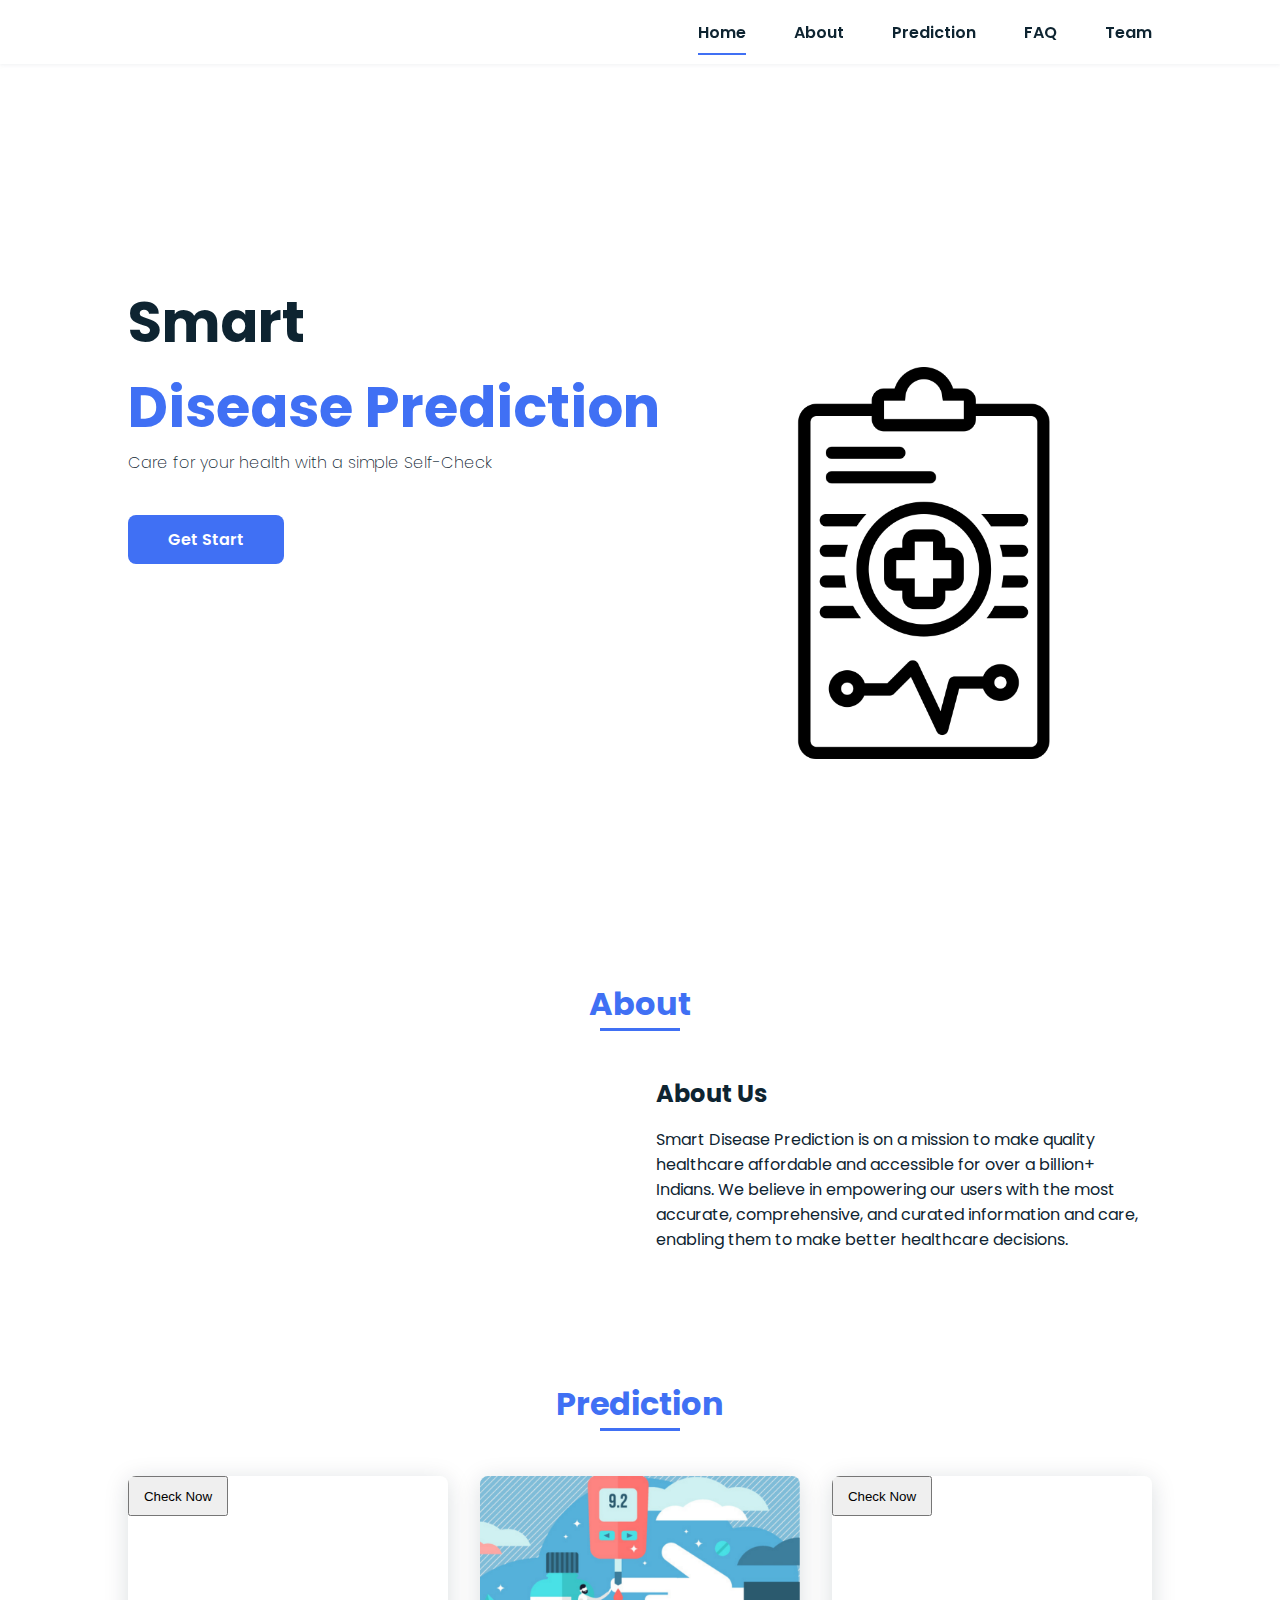
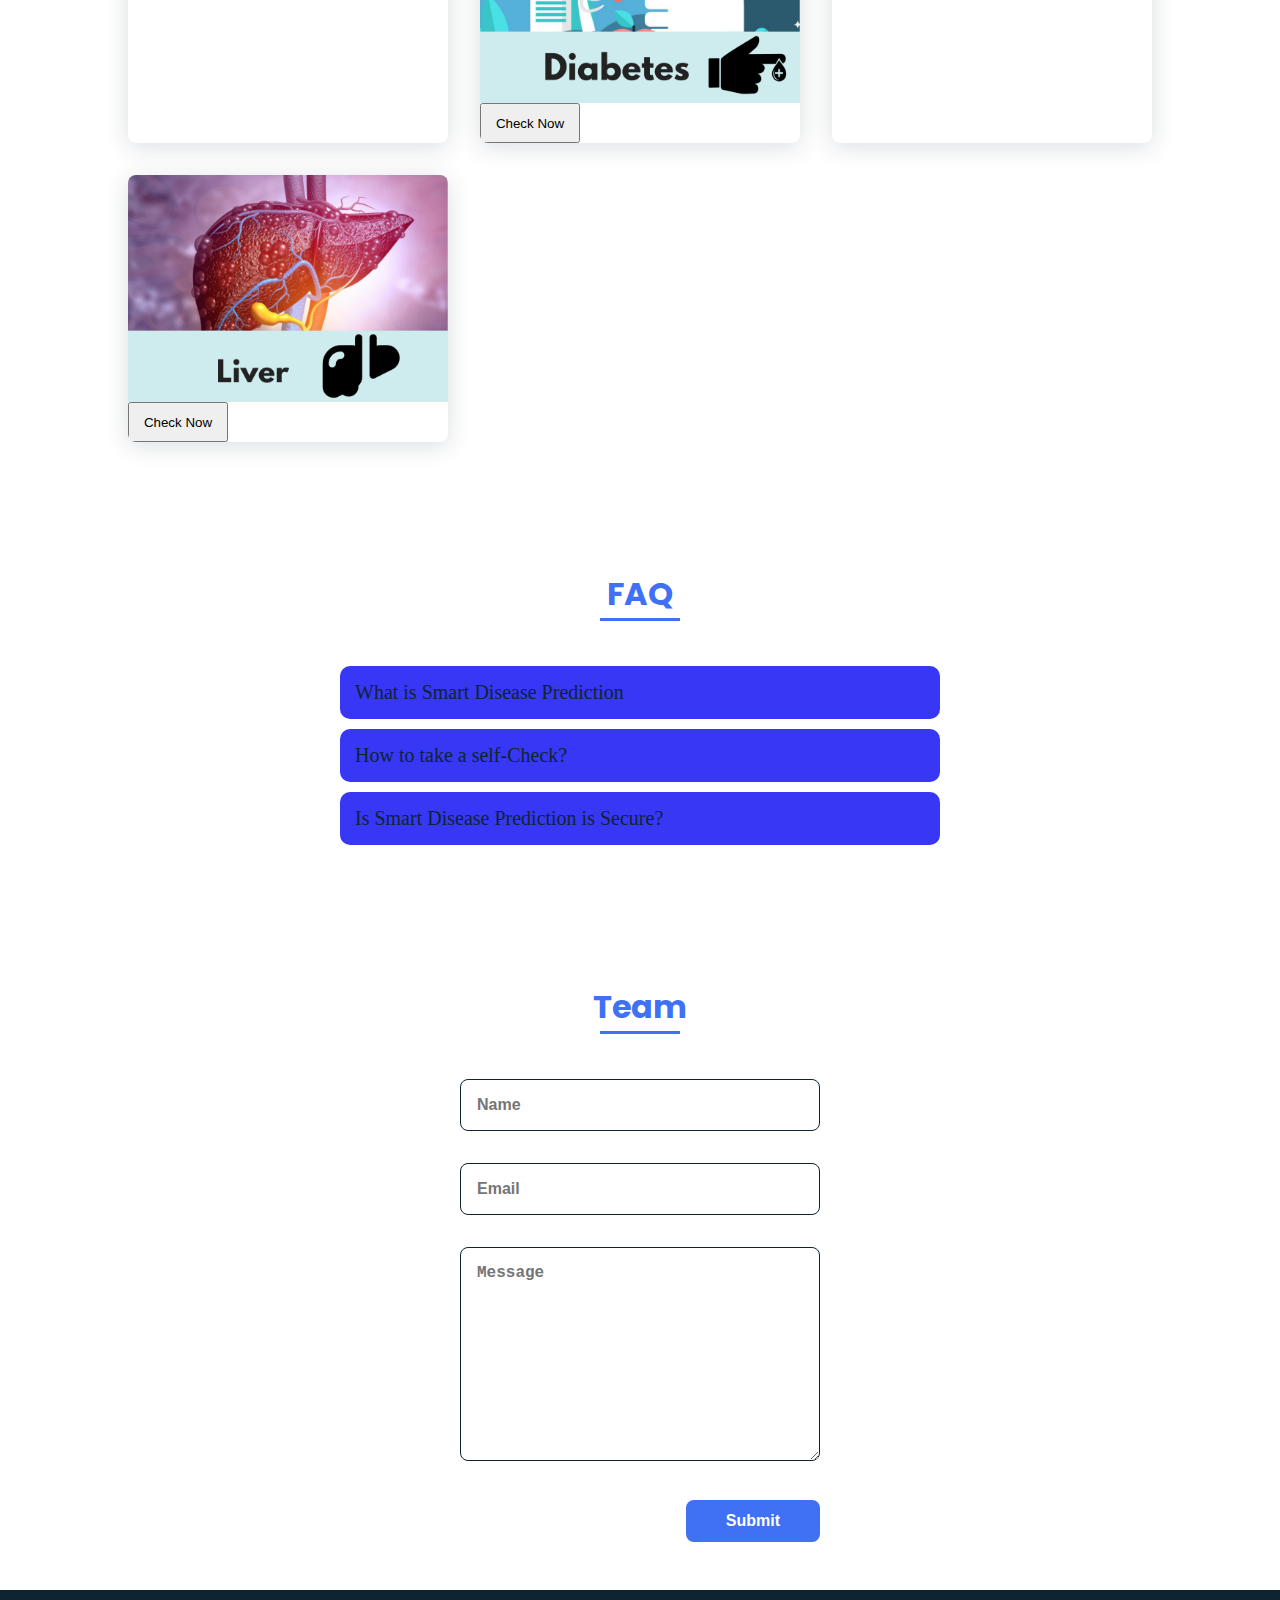
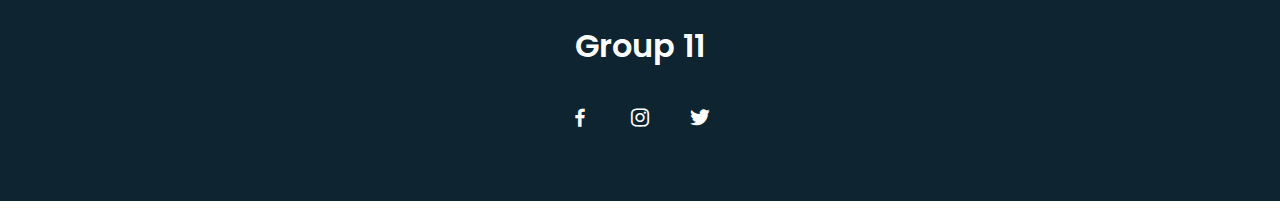
==== index.html @ 75cbab38 "first commit" ====
<!DOCTYPE html>
<html lang="en">
  <head>
    <meta charset="UTF-8" />
    <meta name="viewport" content="width=device-width, initial-scale=1.0" />

    <link rel="stylesheet" href="assets/css/styles.css" />

    <!-- =====BOX ICONS===== -->
    <link
      href="https://cdn.jsdelivr.net/npm/boxicons@2.0.5/css/boxicons.min.css"
      rel="stylesheet"
    />
    <script
      src="https://kit.fontawesome.com/516d47c674.js"
      crossorigin="anonymous"
    ></script>

    <title>Portfolio website complete</title>
  </head>

  <body>
    <!--===== HEADER =====-->
    <header class="l-header">
      <nav class="nav bd-grid">
        <div>
          <a href="#" class="nav__logo"><i class="fas fa-user-md"></i></a>
        </div>

        <div class="nav__menu" id="nav-menu">
          <ul class="nav__list">
            <li class="nav__item">
              <a href="#home" class="nav__link active">Home</a>
            </li>
            <li class="nav__item">
              <a href="#about" class="nav__link">About</a>
            </li>
            <li class="nav__item">
              <a href="#Prediction" class="nav__link">Prediction</a>
            </li>
            <li class="nav__item">
              <a href="#FAQ" class="nav__link">FAQ</a>
            </li>
            <li class="nav__item">
              <a href="#Team" class="nav__link">Team</a>
            </li>
          </ul>
        </div>

        <div class="nav__toggle" id="nav-toggle">
          <i class="bx bx-menu"></i>
        </div>
      </nav>
    </header>

    <main class="l-main">
      <!--===== HOME =====-->
      <section class="home bd-grid" id="home">
        <div class="home__data">
          <h1 class="home__title">
            Smart<br /><span class="home__title-color">Disease Prediction</span
            ><br />
            <p class="slogan">Care for your health with a simple Self-Check</p>
          </h1>

          <a href="#Prediction" class="button">Get Start</a>
        </div>

        <div class="home__social"></div>

        <div class="home__img">
          <img src="assets/img/diagnosis.png" alt="" />
        </div>
      </section>

      <!--===== ABOUT =====-->
      <section class="about section" id="about">
        <h2 class="section-title">About</h2>

        <div class="about__container bd-grid">
          <div class="about__img">
            <i class="fas fa-laptop-medical"></i>
          </div>

          <div>
            <h2 class="about__subtitle">About Us</h2>
            <p class="about__text">
              Smart Disease Prediction is on a mission to make quality
              healthcare affordable and accessible for over a billion+ Indians.
              We believe in empowering our users with the most accurate,
              comprehensive, and curated information and care, enabling them to
              make better healthcare decisions.
            </p>
          </div>
        </div>
      </section>

      <!--===== PREDICTION =====-->
      <section class="work section" id="Prediction">
        <h2 class="section-title">Prediction</h2>

        <div class="work__container bd-grid">
          <div class="work__img">
            <p>
              <img src="assets/img/heart disease.png" alt="" />
              <a href="/Personal portfolio/heart.html"
                ><button
                  style="height: 40px; width: 100px"
                  type="button"
                  class="btn btn-dark link"
                >
                  Check Now
                </button></a
              >
            </p>
          </div>
          <div class="work__img">
            <img src="assets/img/Diabetes.png" alt="" />
            <a href="/Personal portfolio/diabetes.html">
              <button
                style="height: 40px; width: 100px"
                type="button"
                class="btn btn-dark link"
              >
                Check Now
              </button></a
            >
          </div>
          <div class="work__img">
            <img src="assets/img/kidney disease.png" alt="" />
            <a href="/Personal portfolio/kidney.html">
              <button
                style="height: 40px; width: 100px"
                type="button"
                class="btn btn-dark link"
              >
                Check Now
              </button></a
            >
          </div>
          <div class="work__img">
            <img src="assets/img/Liver.png" alt="" />
            <a href="/Personal portfolio/liver.html">
              <button
                style="height: 40px; width: 100px"
                type="button"
                class="btn btn-dark link"
              >
                Check Now
              </button></a
            >
          </div>
        </div>
      </section>
      <!--===== FAQ =====-->
      <section class="skills section" id="FAQ">
        <h2 class="section-title">FAQ</h2>

        <!-- faq question -->
                <div class="layout">
    <div class="accordion">
      <div class="accordion__question">
        <p>What is Smart Disease Prediction</p>
  
      </div>
      <div class="accordion__answer">
        <p>Description</p>
      </div>
    </div>
    <div class="accordion">
      <div class="accordion__question">
        <p>How to take a self-Check?</p>
  
      </div>
      <div class="accordion__answer">
        <p>Click on the Check Now button & fill the require details. Click the Predict button. Find out your risk level with an in-depth report. Follow the advice for improving certain parts of your lifestyle and keep an eye out for the mentioned signs.</p>
      </div>
    </div>
  
    <div class="accordion">
      <div class="accordion__question">
        <p>Is Smart Disease Prediction is Secure?</p>
      </div>
      
  
      <div class="accordion__answer">
        <p>
          Definitely! Smart Disease Prediction Self-Checks are anonymous and reliable. None of your personal data is stored with us. The questions, answers, reports, advice, and signs are all verified by doctors. It’s free and secure for anyone to use.
        </p>
      </div>
    </div>
  </div>
        </div>
      </section>

      <!--===== TEAM =====-->
      <section class="contact section" id="Team">
        <h2 class="section-title">Team</h2>

        <div class="contact__container bd-grid">
          <form action="" class="contact__form">
            <input type="text" placeholder="Name" class="contact__input" />
            <input type="mail" placeholder="Email" class="contact__input" />
            <textarea
              name=""
              placeholder="Message"
              id=""
              cols="0"
              rows="10"
              class="contact__input"
            ></textarea>
            <input
              type="button"
              value="Submit"
              class="contact__button button"
            />
          </form>
        </div>
      </section>
    </main>

    <!--===== FOOTER =====-->
    <footer class="footer">
      <p class="footer__title">Group 11</p>
      <div class="footer__social">
        <a
          target="_blank"
          class="footer__icon"
          ><i class="bx bxl-facebook"></i
        ></a>
        <a
          target="_blank"
          class="footer__icon"
          ><i class="bx bxl-instagram"></i
        ></a>
        <a
          target="_blank"
          class="footer__icon"
          ><i class="bx bxl-twitter"></i
        ></a>
      </div>
      <p></p>
    </footer>

    <!--===== SCROLL REVEAL =====-->
    <script src="https://unpkg.com/scrollreveal"></script>

    <!--===== MAIN JS =====-->
    <script src="assets/js/main.js"></script>
  </body>
</html>
---- assets/css/styles.css ----
/*===== GOOGLE FONTS =====*/
@import url("https://fonts.googleapis.com/css2?family=Poppins:wght@400;600;700&display=swap");
/*===== VARIABLES CSS =====*/
:root {
  --header-height: 3rem;
  --font-semi: 600;
}

/*===== Colores =====*/
:root {
  --first-color: #4070f4;
  --second-color: #0e2431;
}

/*===== Fuente y tipografia =====*/
:root {
  --body-font: "Poppins", sans-serif;
  --big-font-size: 2rem;
  --h2-font-size: 1.25rem;
  --normal-font-size: 0.938rem;
}
@media screen and (min-width: 768px) {
  :root {
    --big-font-size: 3.5rem;
    --h2-font-size: 2rem;
    --normal-font-size: 1rem;
  }
}

/*===== Margenes =====*/
:root {
  --mb-1: 0.5rem;
  --mb-2: 1rem;
  --mb-3: 1.5rem;
  --mb-4: 2rem;
  --mb-5: 2.5rem;
  --mb-6: 3rem;
}

/*===== z index =====*/
:root {
  --z-back: -10;
  --z-normal: 1;
  --z-tooltip: 10;
  --z-fixed: 100;
}

/*===== BASE =====*/
*,
::before,
::after {
  box-sizing: border-box;
}
html {
  scroll-behavior: smooth;
}
body {
  margin: var(--header-height) 0 0 0;
  font-family: var(--body-font);
  font-size: var(--normal-font-size);
  color: var(--second-color);
}
h1,
h2,
p {
  margin: 0;
}
ul {
  margin: 0;
  padding: 0;
  list-style: none;
}
a {
  text-decoration: none;
}
img {
  max-width: 100%;
  height: auto;
  display: block;
}

/*===== CLASS CSS ===== */
.section-title {
  position: relative;
  font-size: var(--h2-font-size);
  color: var(--first-color);
  margin-top: var(--mb-2);
  margin-bottom: var(--mb-4);
  text-align: center;
}
.section-title::after {
  position: absolute;
  content: "";
  width: 64px;
  height: 0.18rem;
  left: 0;
  right: 0;
  margin: auto;
  top: 2rem;
  background-color: var(--first-color);
}
.section {
  padding-top: 3rem;
  padding-bottom: 2rem;
}

/*===== LAYOUT =====*/
.bd-grid {
  max-width: 1024px;
  display: grid;
  grid-template-columns: 100%;
  grid-column-gap: 2rem;
  width: calc(100% - 2rem);
  margin-left: var(--mb-2);
  margin-right: var(--mb-2);
}
.l-header {
  width: 100%;
  position: fixed;
  top: 0;
  left: 0;
  z-index: var(--z-fixed);
  background-color: #fff;
  box-shadow: 0 1px 4px rgba(146, 161, 176, 0.15);
}

/*===== NAV =====*/
.nav {
  height: var(--header-height);
  display: flex;
  justify-content: space-between;
  align-items: center;
  font-weight: var(--font-semi);
}
@media screen and (max-width: 768px) {
  .nav__menu {
    position: fixed;
    top: var(--header-height);
    right: -100%;
    width: 80%;
    height: 100%;
    padding: 2rem;
    background-color: var(--second-color);
    transition: 0.5s;
  }
}
.nav__item {
  margin-bottom: var(--mb-4);
}
.nav__link {
  position: relative;
  color: #fff;
}
.nav__link:hover {
  position: relative;
}
.nav__link:hover::after {
  position: absolute;
  content: "";
  width: 100%;
  height: 0.18rem;
  left: 0;
  top: 2rem;
  background-color: var(--first-color);
}
.fa-user-md {
  color: var(--second-color);
  font-size: 40px;
}
.nav__toggle {
  color: var(--second-color);
  font-size: 1.5rem;
  cursor: pointer;
}

/*Active menu*/
.active::after {
  position: absolute;
  content: "";
  width: 100%;
  height: 0.18rem;
  left: 0;
  top: 2rem;
  background-color: var(--first-color);
}

/*=== Show menu ===*/
.show {
  right: 0;
}

/*===== HOME =====*/
.home {
  height: calc(100vh - 3rem);
  row-gap: 1rem;
}
.home__data {
  align-self: center;
}
.home__title {
  font-size: var(--big-font-size);
  margin-bottom: var(--mb-5);
}
.slogan {
  font-size: medium;
  font-weight: 200;
}
.home__title-color {
  color: var(--first-color);
}
.home__social {
  display: flex;
  flex-direction: column;
}
.home__social-icon {
  width: max-content;
  margin-bottom: var(--mb-2);
  font-size: 1.5rem;
  color: var(--second-color);
}
.home__social-icon:hover {
  color: var(--first-color);
}
.home__img {
  position: absolute;
  right: 0;
  bottom: -6rem;
  width: 295px;
}

/*BUTTONS*/
.button {
  display: inline-block;
  background-color: var(--first-color);
  color: #fff;
  padding: 0.75rem 2.5rem;
  font-weight: var(--font-semi);
  border-radius: 0.5rem;
}
.button:hover {
  box-shadow: 0 10px 36px rgba(0, 0, 0, 0.15);
}

/* ===== ABOUT =====*/
.about__container {
  row-gap: 2rem;
  text-align: center;
}
.about__subtitle {
  margin-bottom: var(--mb-2);
}
.about__img {
  justify-self: center;
}
.about__img img {
  width: 200px;
  border-radius: 0.5rem;
}
.fa-laptop-medical {
  color: var(--second-color);
  font-size: 150px;
}

/* ===== SKILLS =====*/
.skills__container {
  row-gap: 2rem;
  text-align: center;
}
.skills__subtitle {
  margin-bottom: var(--mb-2);
}
.skills__text {
  margin-bottom: var(--mb-4);
}
.skills__data {
  display: flex;
  justify-content: space-between;
  align-items: center;
  position: relative;
  font-weight: var(--font-semi);
  padding: 0.5rem 1rem;
  margin-bottom: var(--mb-4);
  border-radius: 0.5rem;
  box-shadow: 0 4px 25px rgba(14, 36, 49, 0.15);
}
.skills__icon {
  font-size: 2rem;
  margin-right: var(--mb-2);
  color: var(--first-color);
}
.skills__names {
  display: flex;
  align-items: center;
}
.skills__bar {
  position: absolute;
  left: 0;
  bottom: 0;
  background-color: var(--first-color);
  height: 0.25rem;
  border-radius: 0.5rem;
  z-index: var(--z-back);
}
.skills__html {
  width: 85%;
}
.skills__css {
  width: 50%;
}
.skills__js {
  width: 50%;
}
.skills__ux {
  width: 70%;
}
.skills__img {
  border-radius: 0.5rem;
}

/* ===== WORK =====*/
.work__container {
  row-gap: 2rem;
}
.work__img {
  box-shadow: 0 4px 25px rgba(14, 36, 49, 0.15);
  border-radius: 0.5rem;
  overflow: hidden;
}
.work__img img {
  transition: 1s;
  cursor: pointer;
}
.work__img img:hover {
  transform: scale(1.1);
}

/* ===== CONTACT =====*/
.contact__input {
  width: 100%;
  font-size: var(--normal-font-size);
  font-weight: var(--font-semi);
  padding: 1rem;
  border-radius: 0.5rem;
  border: 1.5px solid var(--second-color);
  outline: none;
  margin-bottom: var(--mb-4);
}
.contact__button {
  display: block;
  border: none;
  outline: none;
  font-size: var(--normal-font-size);
  cursor: pointer;
  margin-left: auto;
}

/* ===== FOOTER =====*/
.footer {
  background-color: var(--second-color);
  color: #fff;
  text-align: center;
  font-weight: var(--font-semi);
  padding: 2rem 0;
}
.footer__title {
  font-size: 2rem;
  margin-bottom: var(--mb-4);
}
.footer__social {
  margin-bottom: var(--mb-4);
}
.footer__icon {
  font-size: 1.5rem;
  color: #fff;
  margin: 0 var(--mb-2);
}

/* ===== MEDIA QUERIES=====*/
@media screen and (min-width: 768px) {
  body {
    margin: 0;
  }
  .section {
    padding-top: 4rem;
    padding-bottom: 3rem;
  }
  .section-title {
    margin-bottom: var(--mb-6);
  }
  .section-title::after {
    width: 80px;
    top: 3rem;
  }

  .nav {
    height: calc(var(--header-height) + 1rem);
  }
  .nav__list {
    display: flex;
    padding-top: 0;
  }
  .nav__item {
    margin-left: var(--mb-6);
    margin-bottom: 0;
  }
  .nav__toggle {
    display: none;
  }
  .nav__link {
    color: var(--second-color);
  }

  .home {
    height: 100vh;
  }
  .home__data {
    align-self: flex-end;
  }
  .home__social {
    padding-top: 0;
    padding-bottom: 2.5rem;
    flex-direction: row;
    align-self: flex-end;
  }
  .home__social-icon {
    margin-bottom: 0;
    margin-right: var(--mb-4);
  }
  .home__img {
    width: 457px;
    bottom: 15%;
  }

  .about__container,
  .skills__container {
    grid-template-columns: repeat(2, 1fr);
    align-items: center;
    text-align: initial;
  }
  .about__img img {
    width: 300px;
  }
  .work__container {
    grid-template-columns: repeat(3, 1fr);
    grid-template-rows: repeat(2, 1fr);
    column-gap: 2rem;
  }
  .contact__form {
    width: 360px;
  }
  .contact__container {
    justify-items: center;
  }
}

@media screen and (min-width: 1024px) {
  .bd-grid {
    margin-left: auto;
    margin-right: auto;
  }
  .home__img {
    right: 10%;
  }
}

body {
  background-color: white;
}
.layout {
  width: 600px;
  margin: auto;
}
.accordion {
  padding: 10px;
  margin-top: 10px;
  margin-bottom: 10px;
  background: rgb(55, 55, 245);
  border-radius: 10px;
}
.accordion__question p {
  margin: 5px;
  padding: 0;
  font-family: Verdana;
  font-size: 20px;
}
.accordion__answer p {
  margin: 5px;
  padding: 10px;
  font-size: large;
  font-family: Verdana, Geneva, Tahoma, sans-serif;
  color: rgb(46, 46, 46);
  background: white;
  border-radius: 10px;
}
.accordion:hover {
  cursor: pointer;
}
.accordion__answer {
  display: none;
}
.accordion.active .accordion__answer {
  display: block;
}
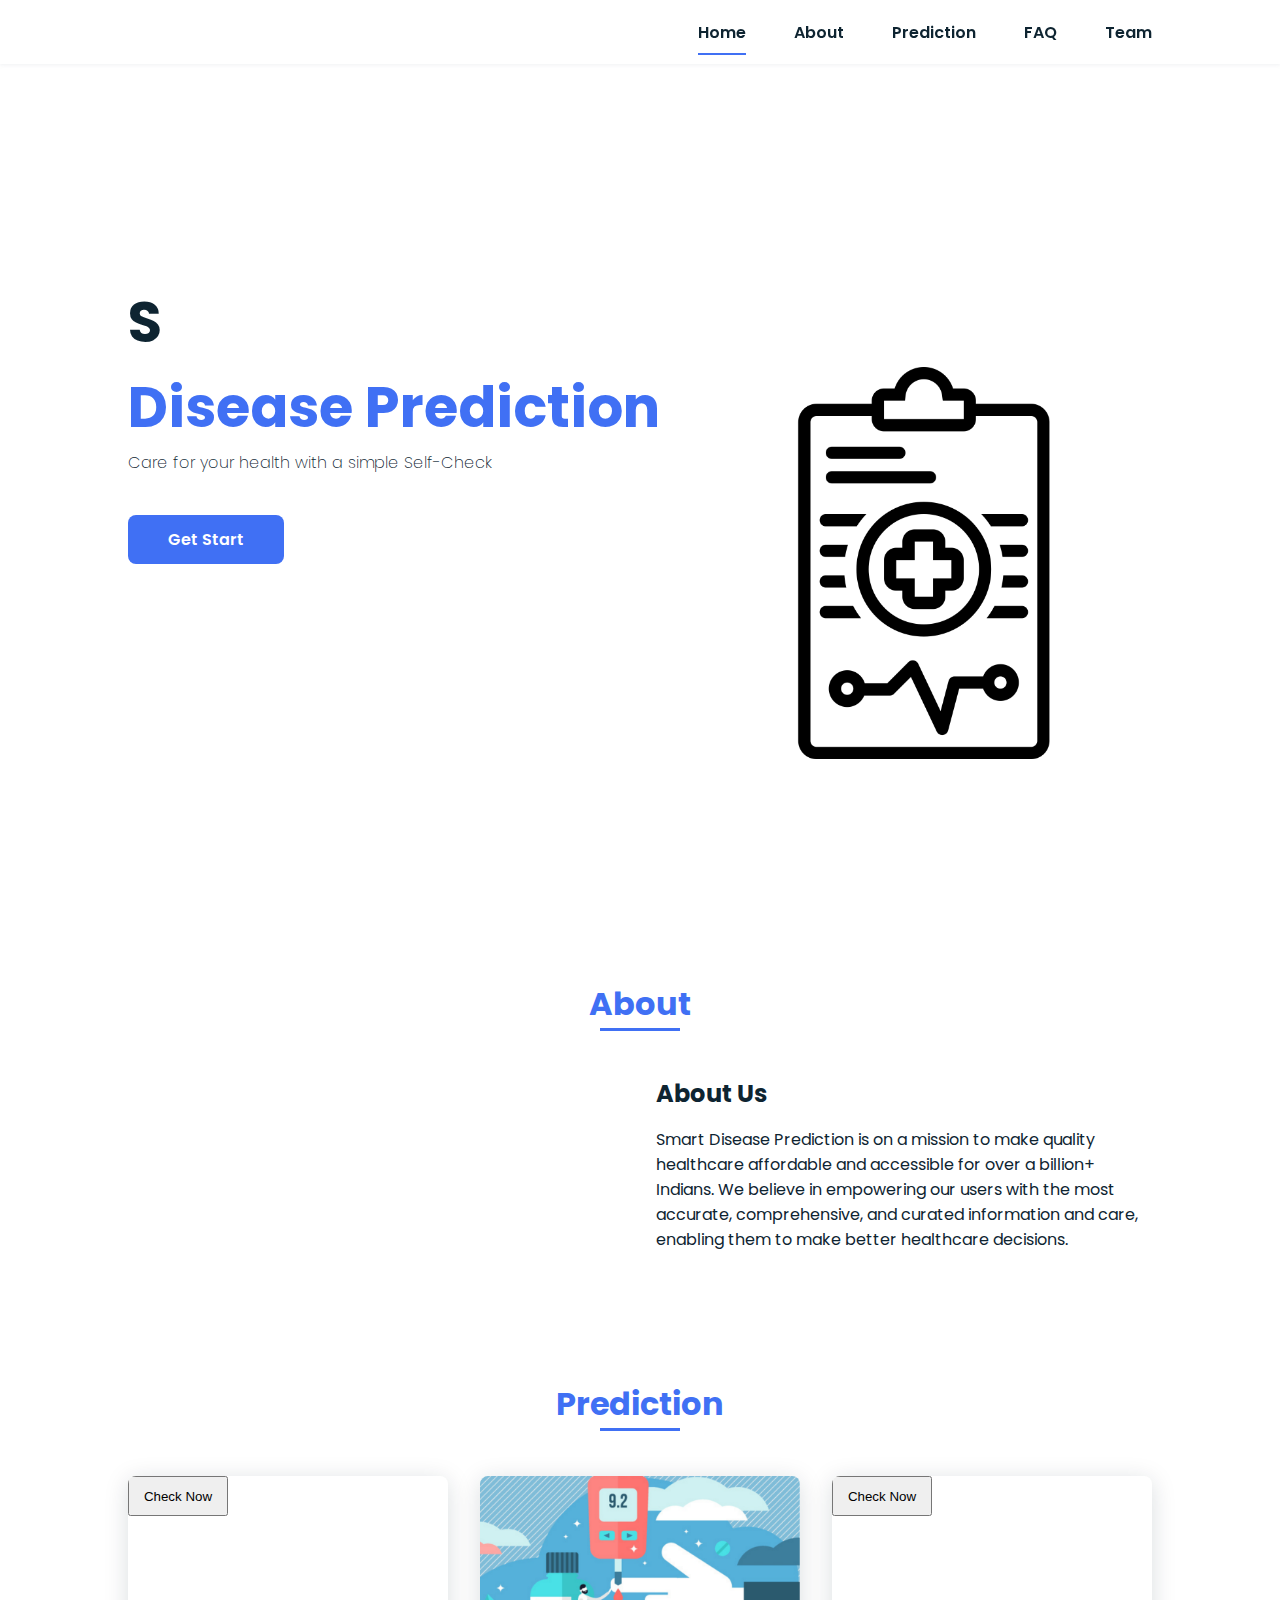
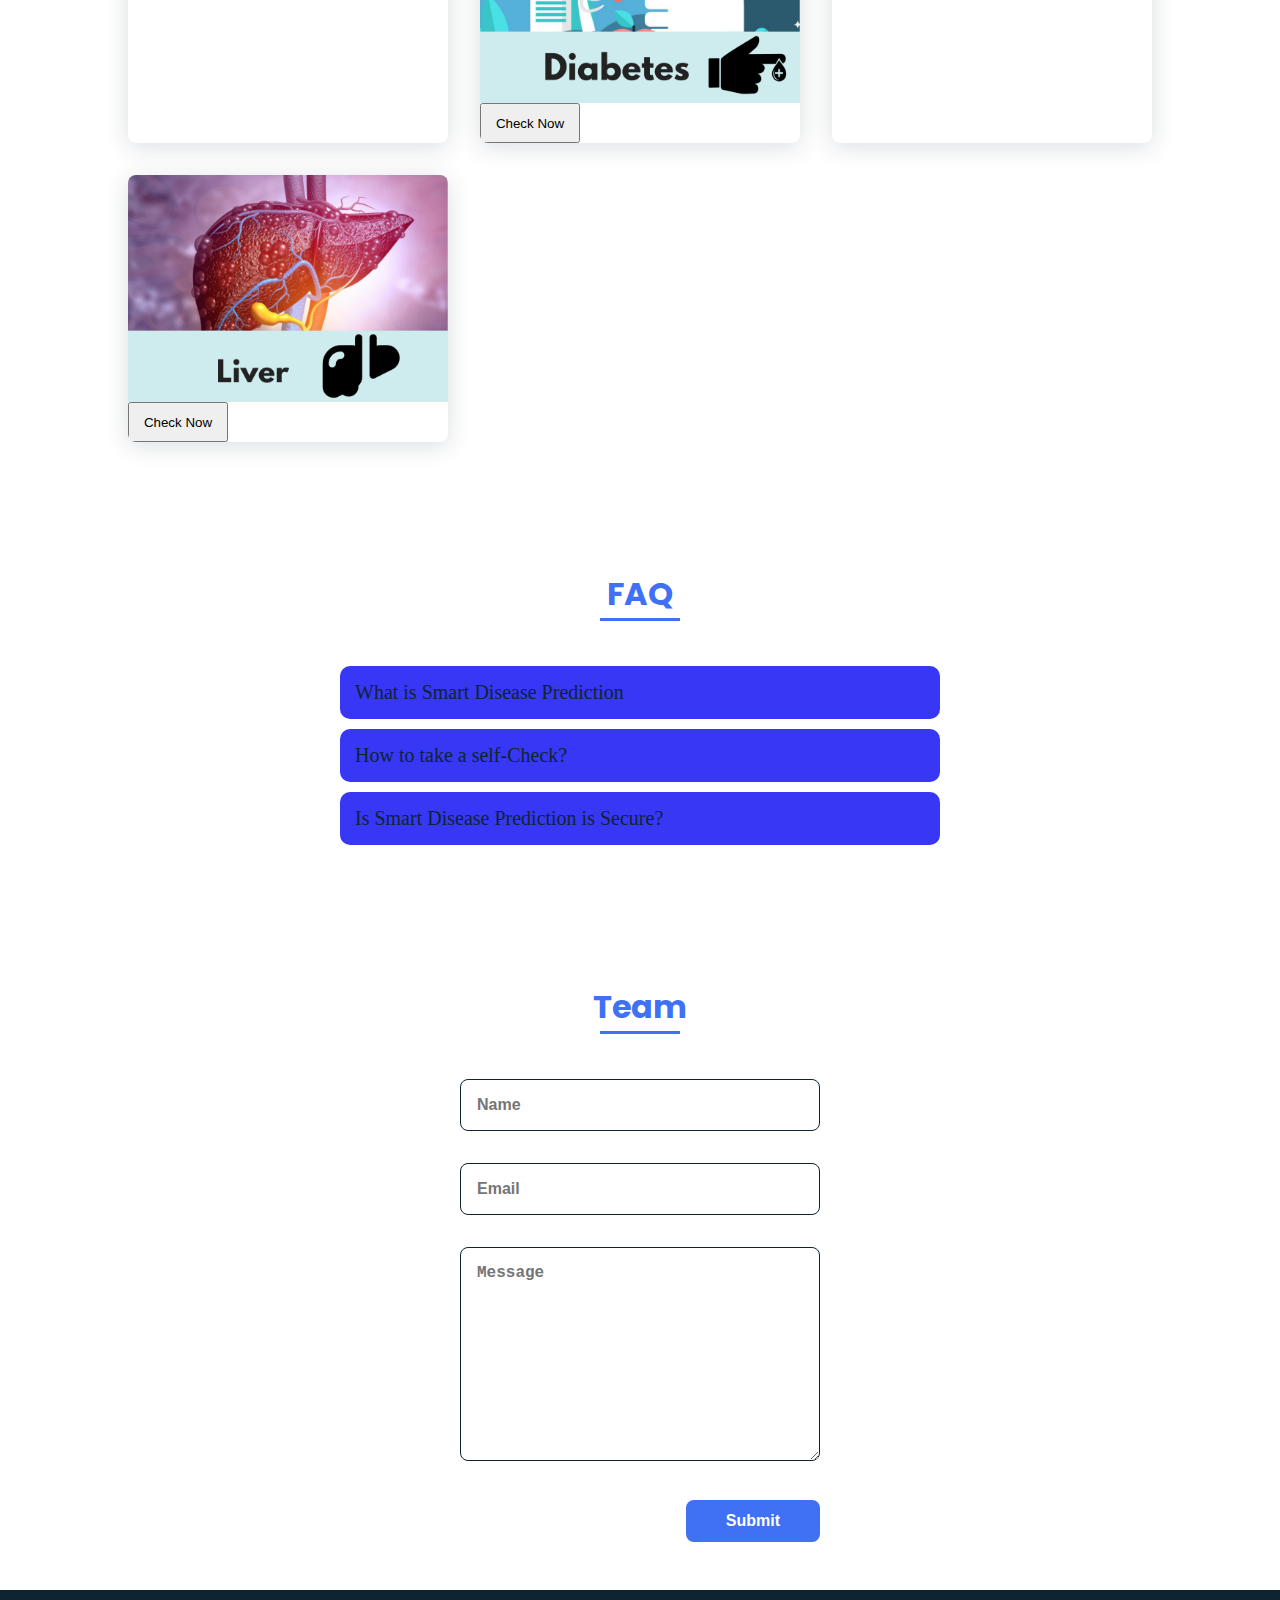
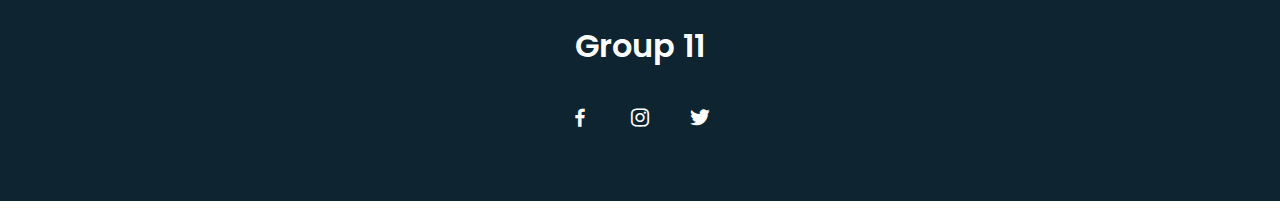
==== commit dd0bb7f4: "second commit" ====
--- a/index.html
+++ b/index.html
@@ -58,7 +58,7 @@
       <section class="home bd-grid" id="home">
         <div class="home__data">
           <h1 class="home__title">
-            Smart<br /><span class="home__title-color">Disease Prediction</span
+            S<br /><span class="home__title-color">Disease Prediction</span
             ><br />
             <p class="slogan">Care for your health with a simple Self-Check</p>
           </h1>
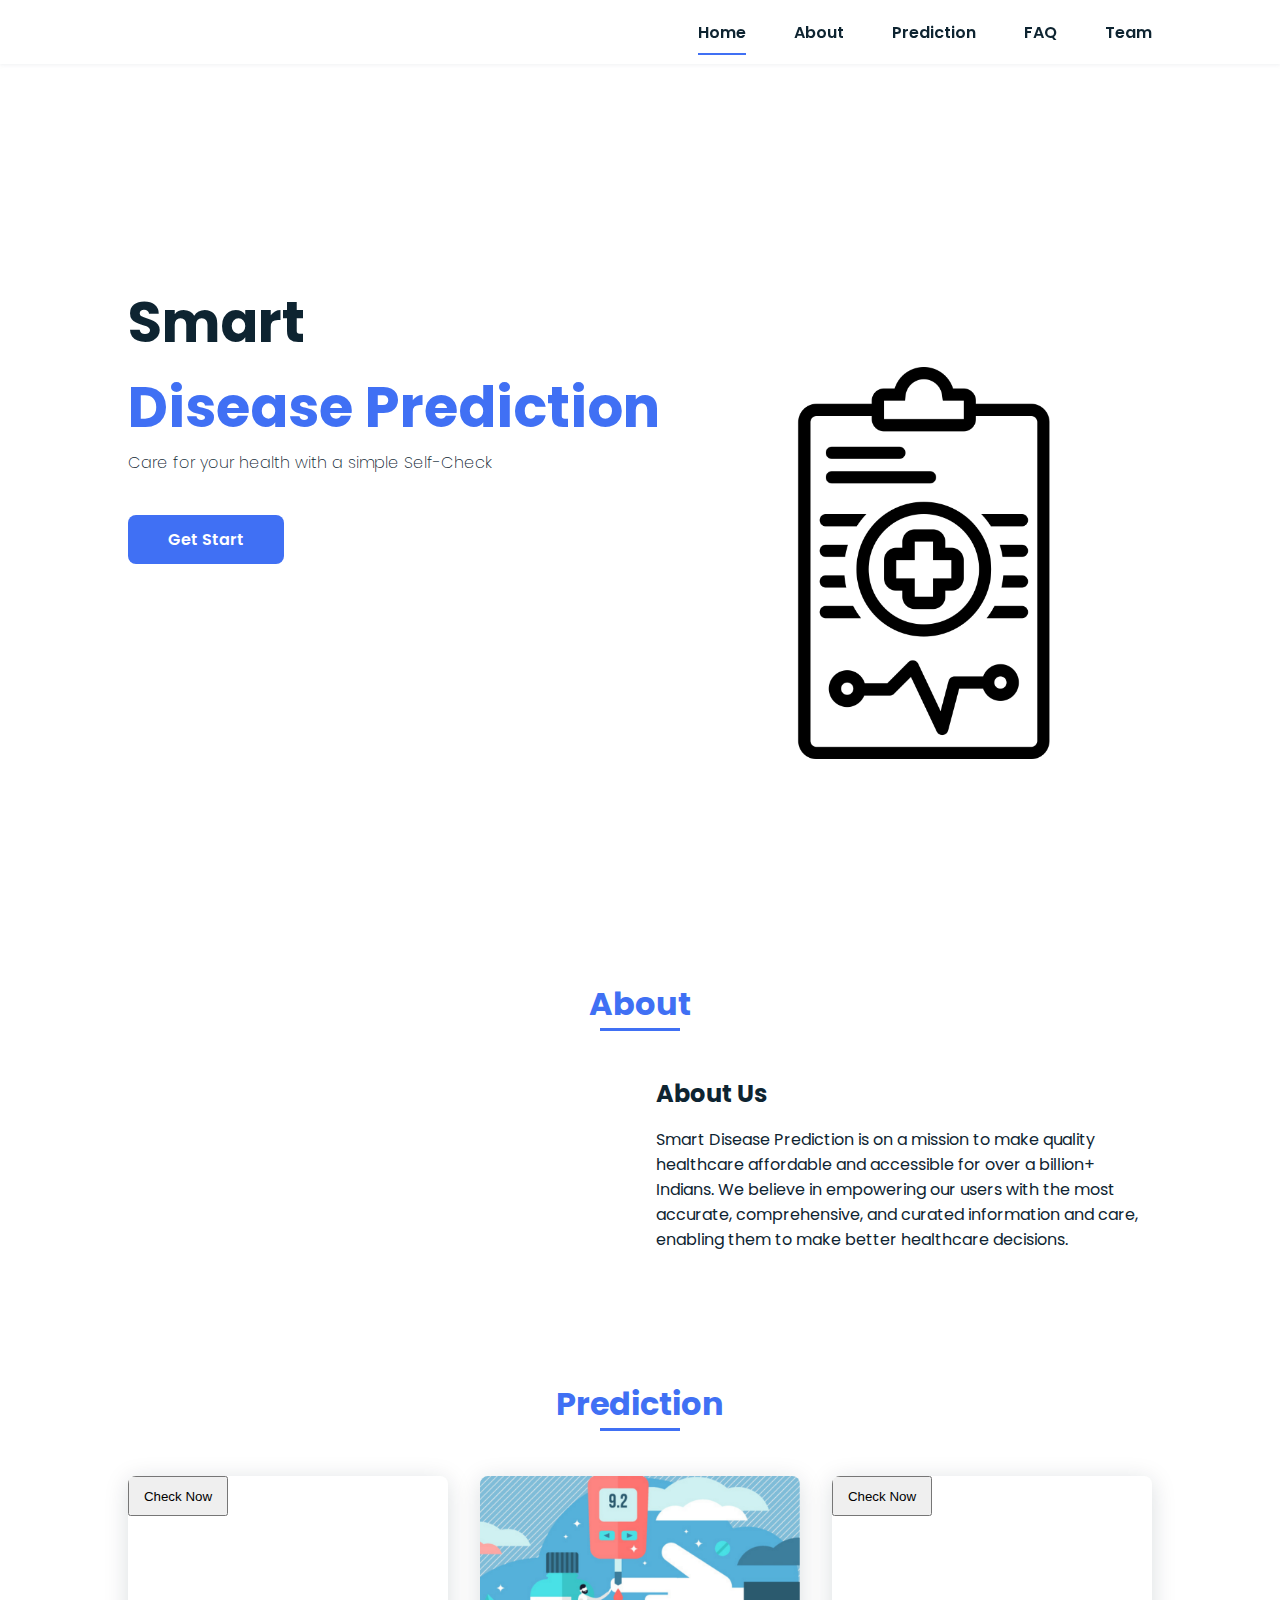
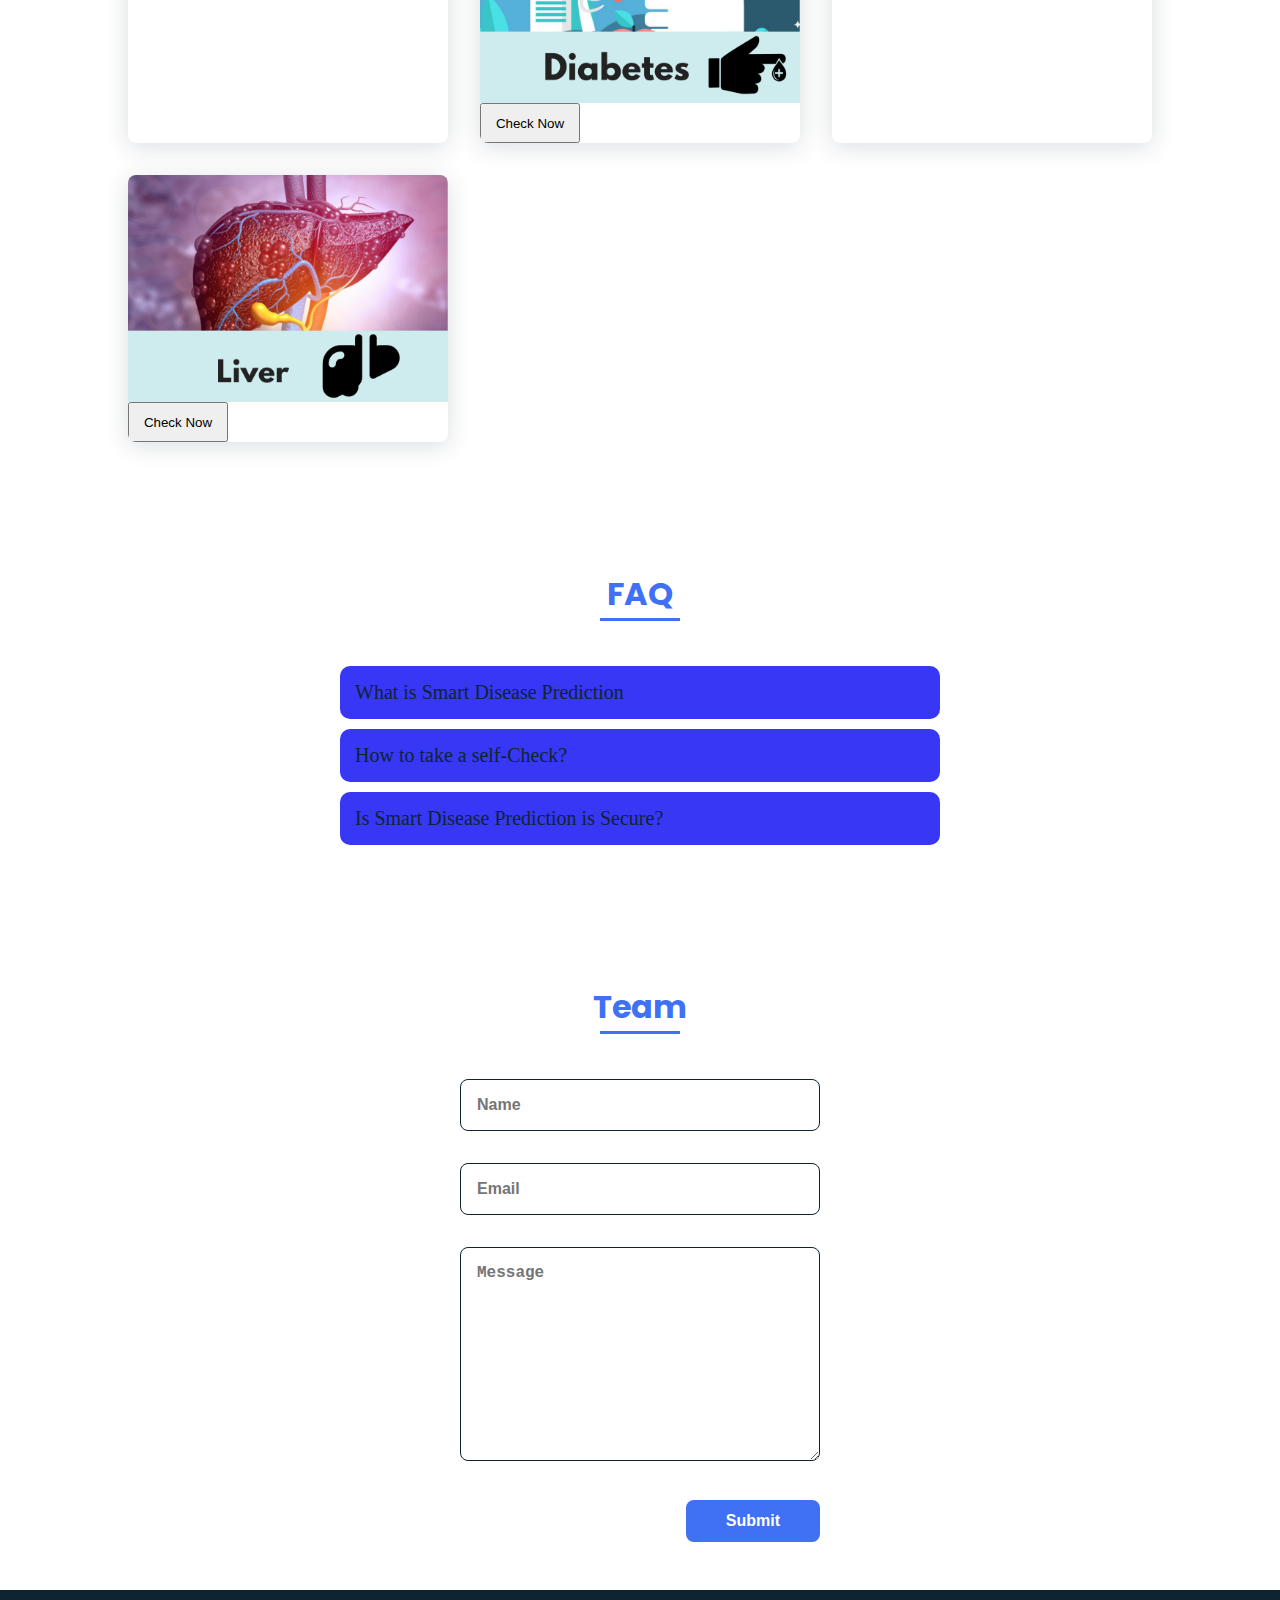
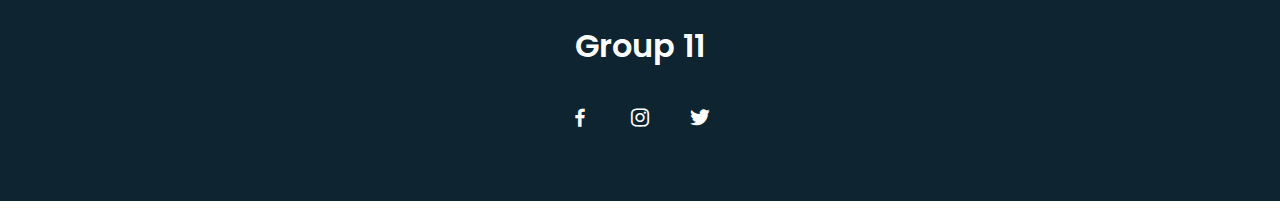
==== commit a70d977a: "third commit" ====
--- a/index.html
+++ b/index.html
@@ -58,7 +58,7 @@
       <section class="home bd-grid" id="home">
         <div class="home__data">
           <h1 class="home__title">
-            S<br /><span class="home__title-color">Disease Prediction</span
+            Smart<br /><span class="home__title-color">Disease Prediction</span
             ><br />
             <p class="slogan">Care for your health with a simple Self-Check</p>
           </h1>
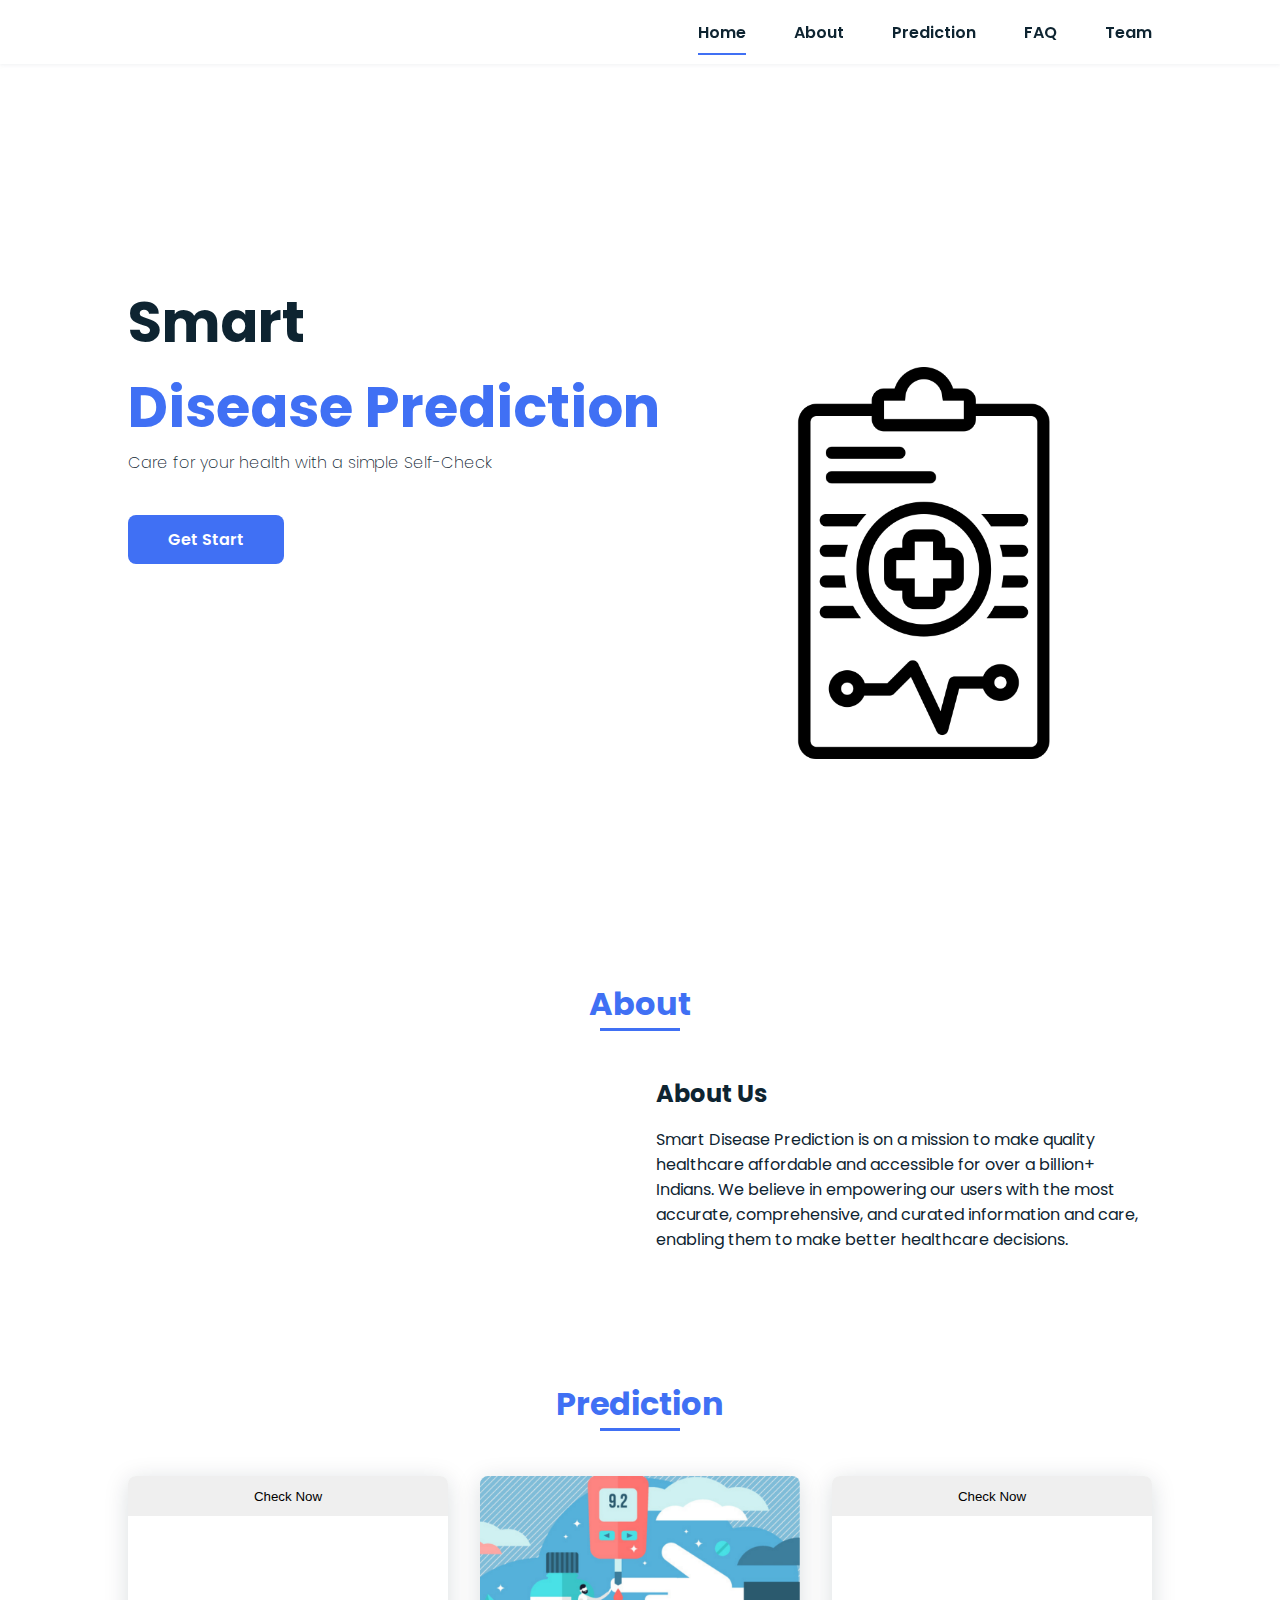
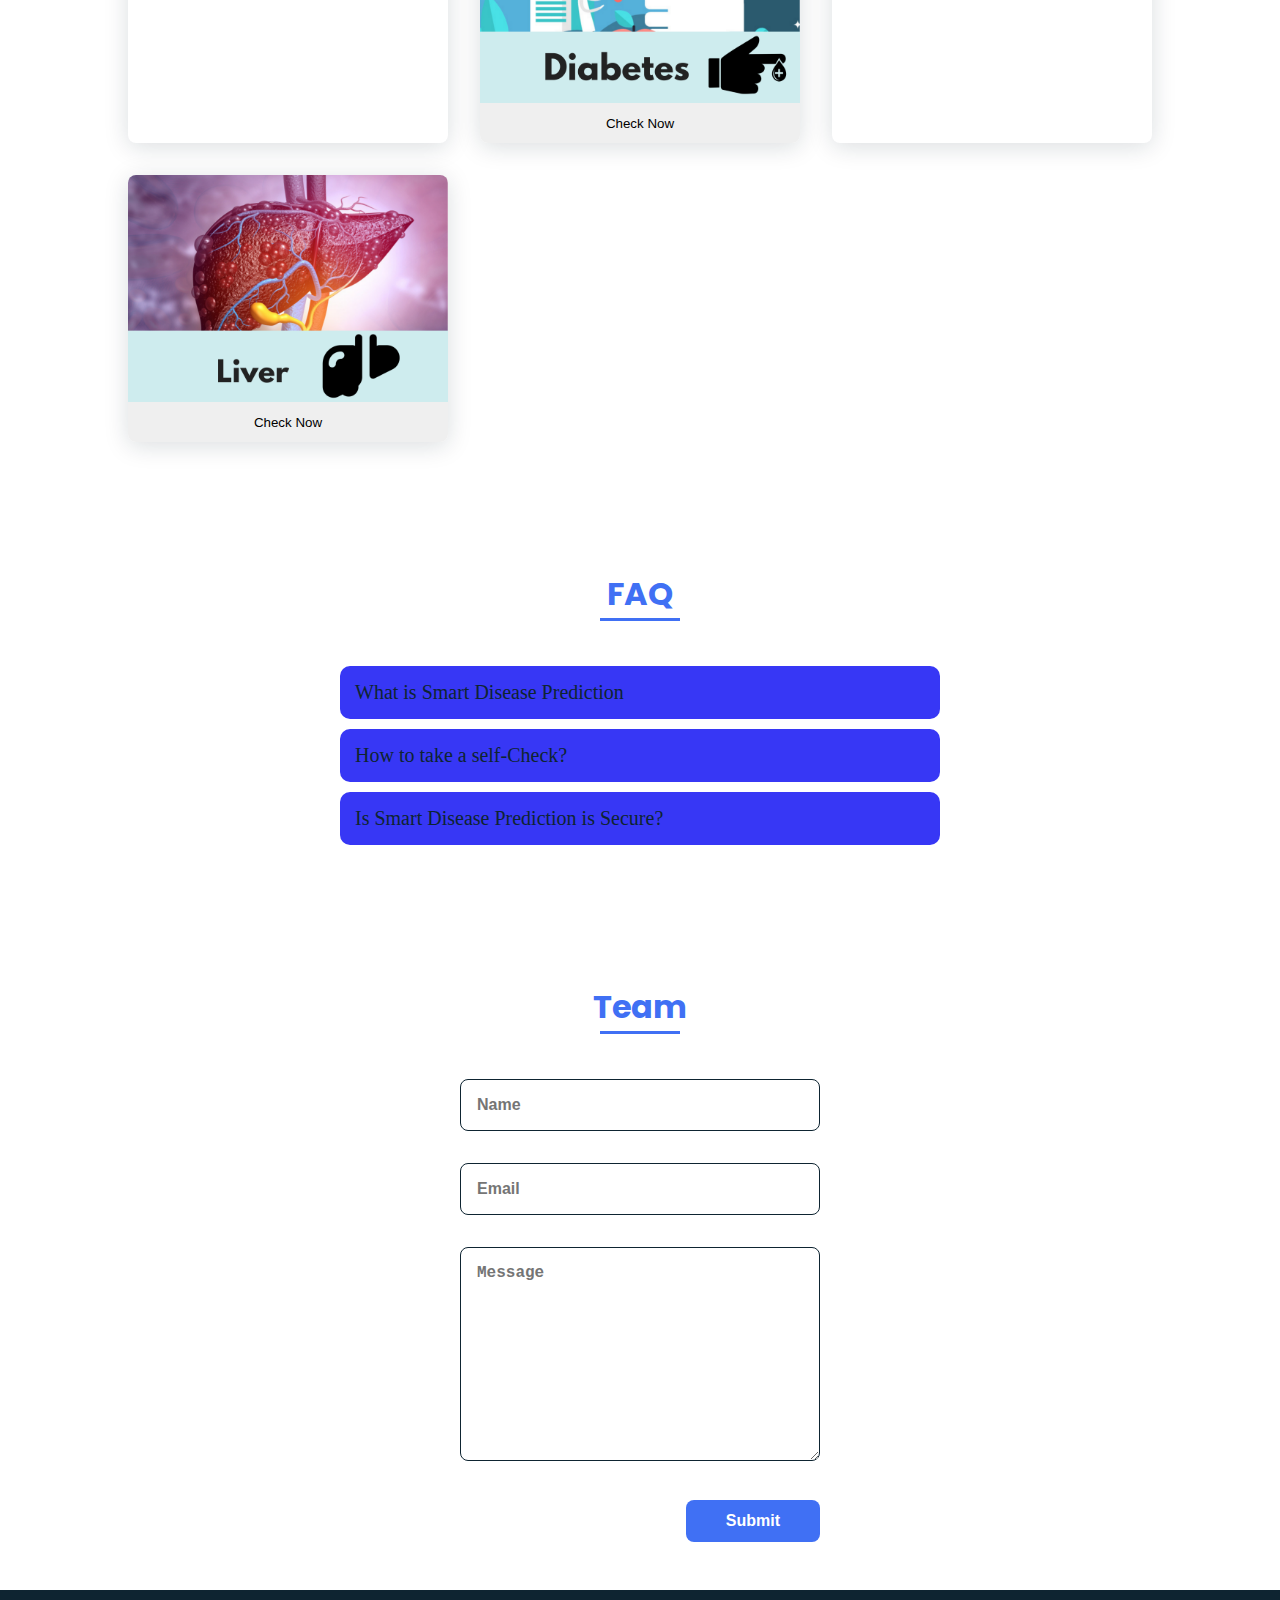
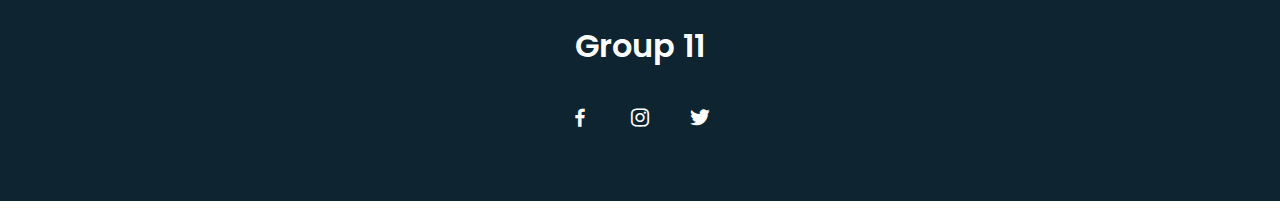
==== commit 5fd6f6e0: "latest commit" ====
--- a/index.html
+++ b/index.html
@@ -16,7 +16,7 @@
       crossorigin="anonymous"
     ></script>
 
-    <title>Portfolio website complete</title>
+    <title>Smart Disease Prediction</title>
   </head>
 
   <body>
@@ -103,9 +103,9 @@
           <div class="work__img">
             <p>
               <img src="assets/img/heart disease.png" alt="" />
-              <a href="/Personal portfolio/heart.html"
+              <a href="./heart.html"
                 ><button
-                  style="height: 40px; width: 100px"
+                  style="height: 40px; width: 320px;border:none"
                   type="button"
                   class="btn btn-dark link"
                 >
@@ -116,9 +116,9 @@
           </div>
           <div class="work__img">
             <img src="assets/img/Diabetes.png" alt="" />
-            <a href="/Personal portfolio/diabetes.html">
+            <a href="./diabetes.html">
               <button
-                style="height: 40px; width: 100px"
+                style="height: 40px; width: 320px;border:none"
                 type="button"
                 class="btn btn-dark link"
               >
@@ -128,9 +128,9 @@
           </div>
           <div class="work__img">
             <img src="assets/img/kidney disease.png" alt="" />
-            <a href="/Personal portfolio/kidney.html">
+            <a href="./kidney.html">
               <button
-                style="height: 40px; width: 100px"
+                style="height: 40px; width: 320px;border:none"
                 type="button"
                 class="btn btn-dark link"
               >
@@ -140,9 +140,9 @@
           </div>
           <div class="work__img">
             <img src="assets/img/Liver.png" alt="" />
-            <a href="/Personal portfolio/liver.html">
+            <a href="./liver.html">
               <button
-                style="height: 40px; width: 100px"
+                style="height: 40px; width: 320px;border:none"
                 type="button"
                 class="btn btn-dark link"
               >
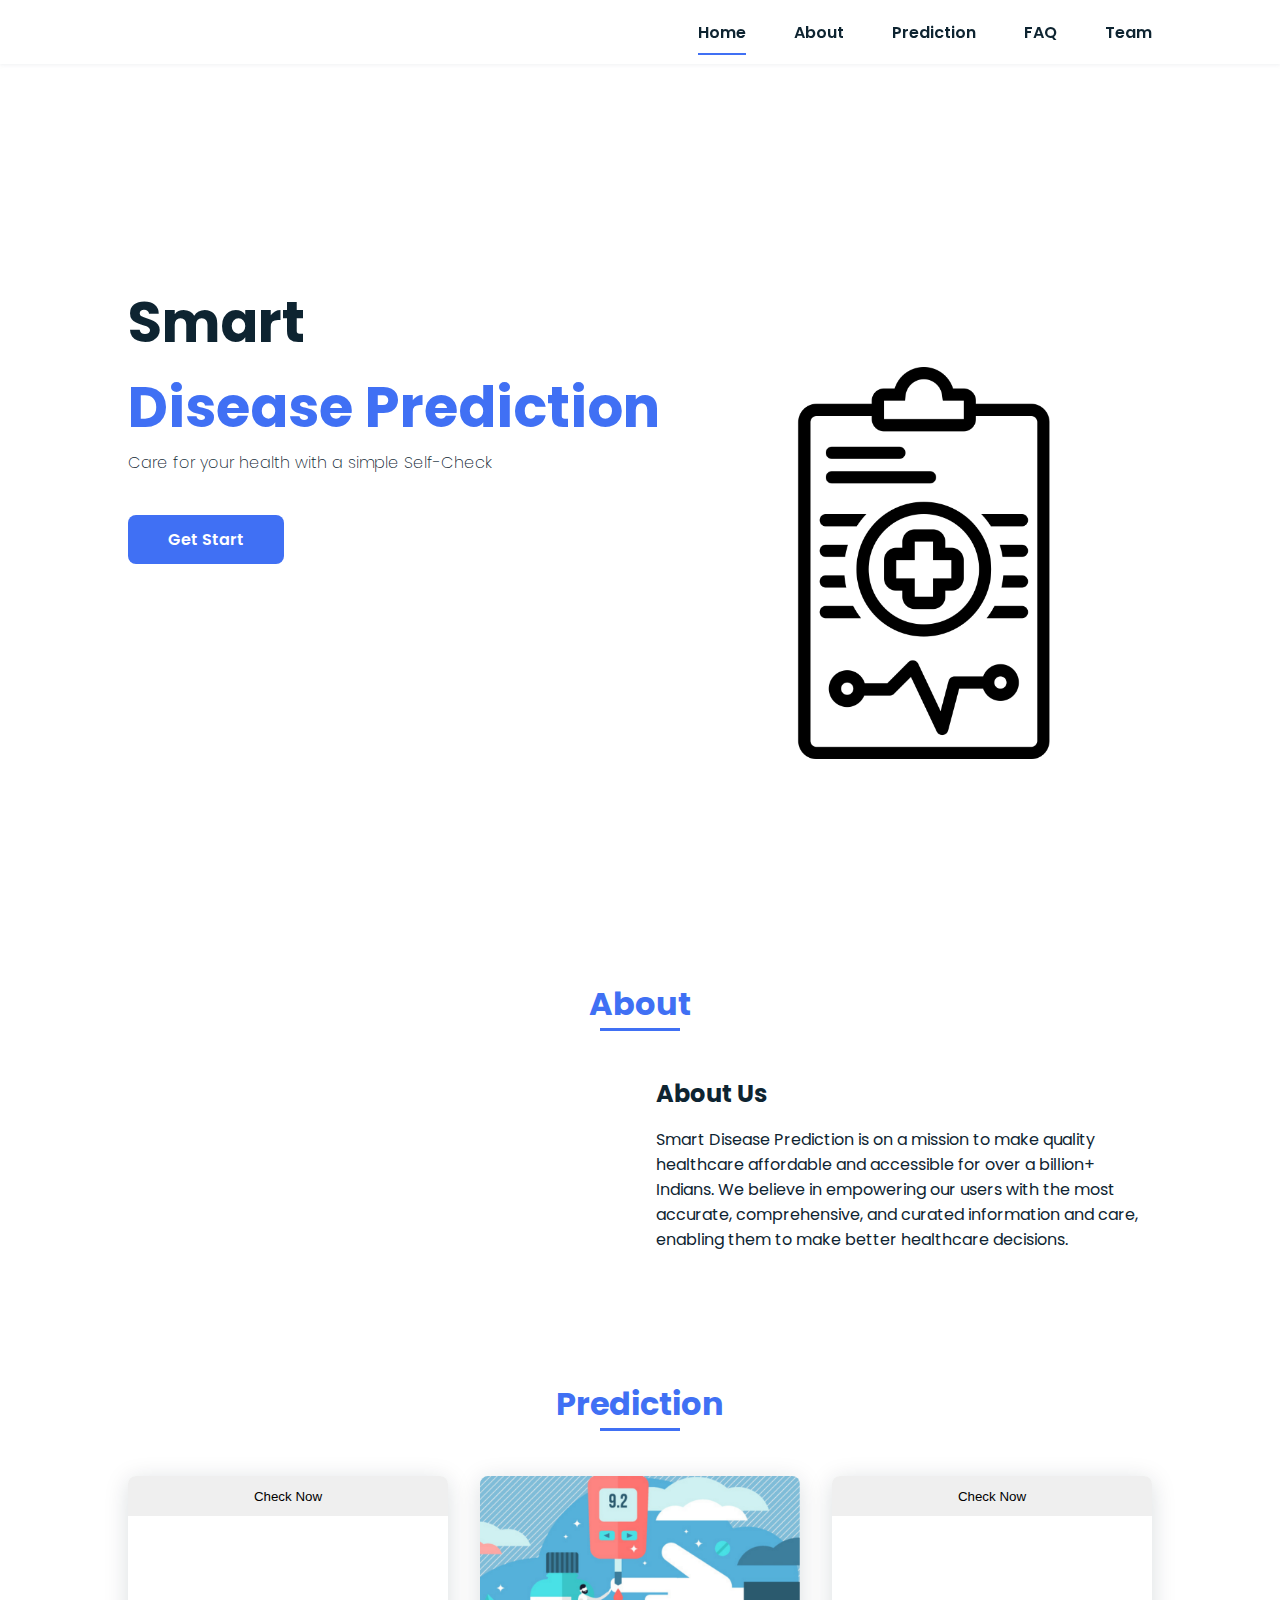
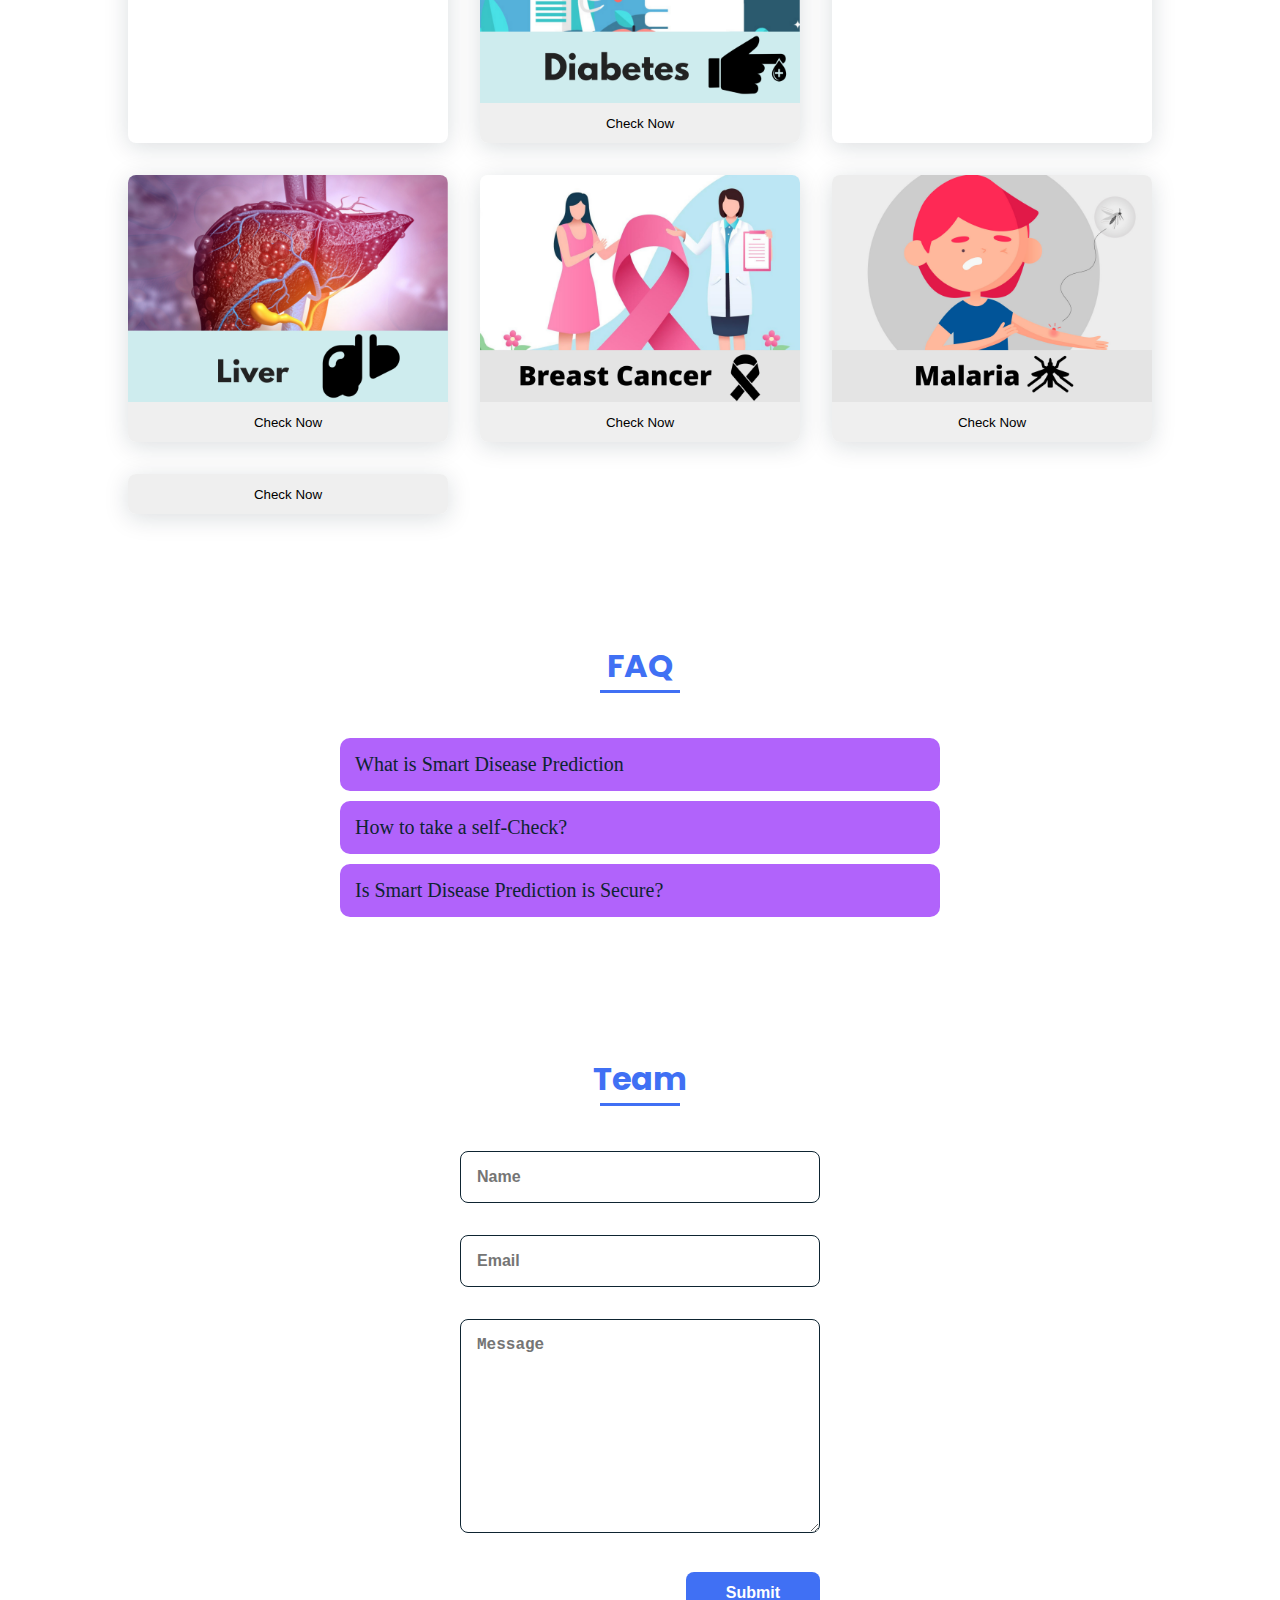
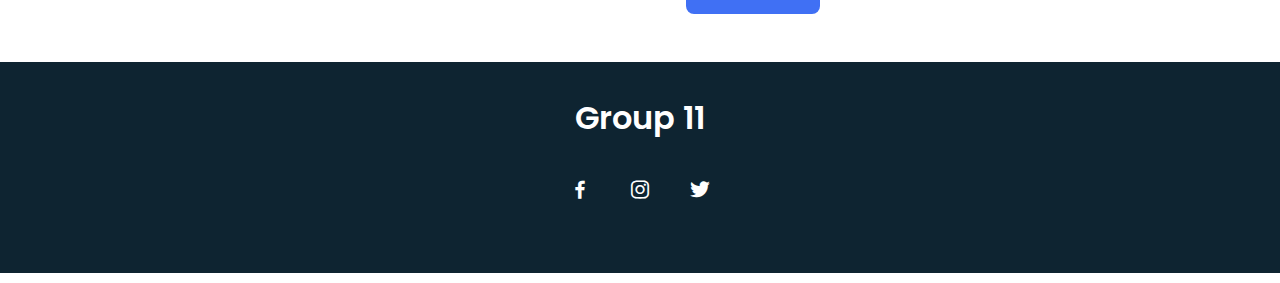
==== commit 632c3489: "pnuemonia added" ====
--- a/index.html
+++ b/index.html
@@ -141,6 +141,42 @@
           <div class="work__img">
             <img src="assets/img/Liver.png" alt="" />
             <a href="./liver.html">
+              <button
+                style="height: 40px; width: 320px;border:none"
+                type="button"
+                class="btn btn-dark link"
+              >
+                Check Now
+              </button></a
+            >
+          </div>
+          <div class="work__img">
+            <img src="assets/img/cancer.png" alt="" />
+            <a href="./cancer.html">
+              <button
+                style="height: 40px; width: 320px;border:none"
+                type="button"
+                class="btn btn-dark link"
+              >
+                Check Now
+              </button></a
+            >
+          </div>
+          <div class="work__img">
+            <img src="assets/img/Malaria Disease.png" alt="" />
+            <a href="./malaria.html">
+              <button
+                style="height: 40px; width: 320px;border:none"
+                type="button"
+                class="btn btn-dark link"
+              >
+                Check Now
+              </button></a
+            >
+          </div>
+          <div class="work__img">
+            <img src="assets/img/pneumonia.png" alt="" />
+            <a href="./pneumonia.html">
               <button
                 style="height: 40px; width: 320px;border:none"
                 type="button"
--- a/assets/css/styles.css
+++ b/assets/css/styles.css
@@ -474,7 +474,7 @@
   padding: 10px;
   margin-top: 10px;
   margin-bottom: 10px;
-  background: rgb(55, 55, 245);
+  background: rgb(177, 99, 251);
   border-radius: 10px;
 }
 .accordion__question p {
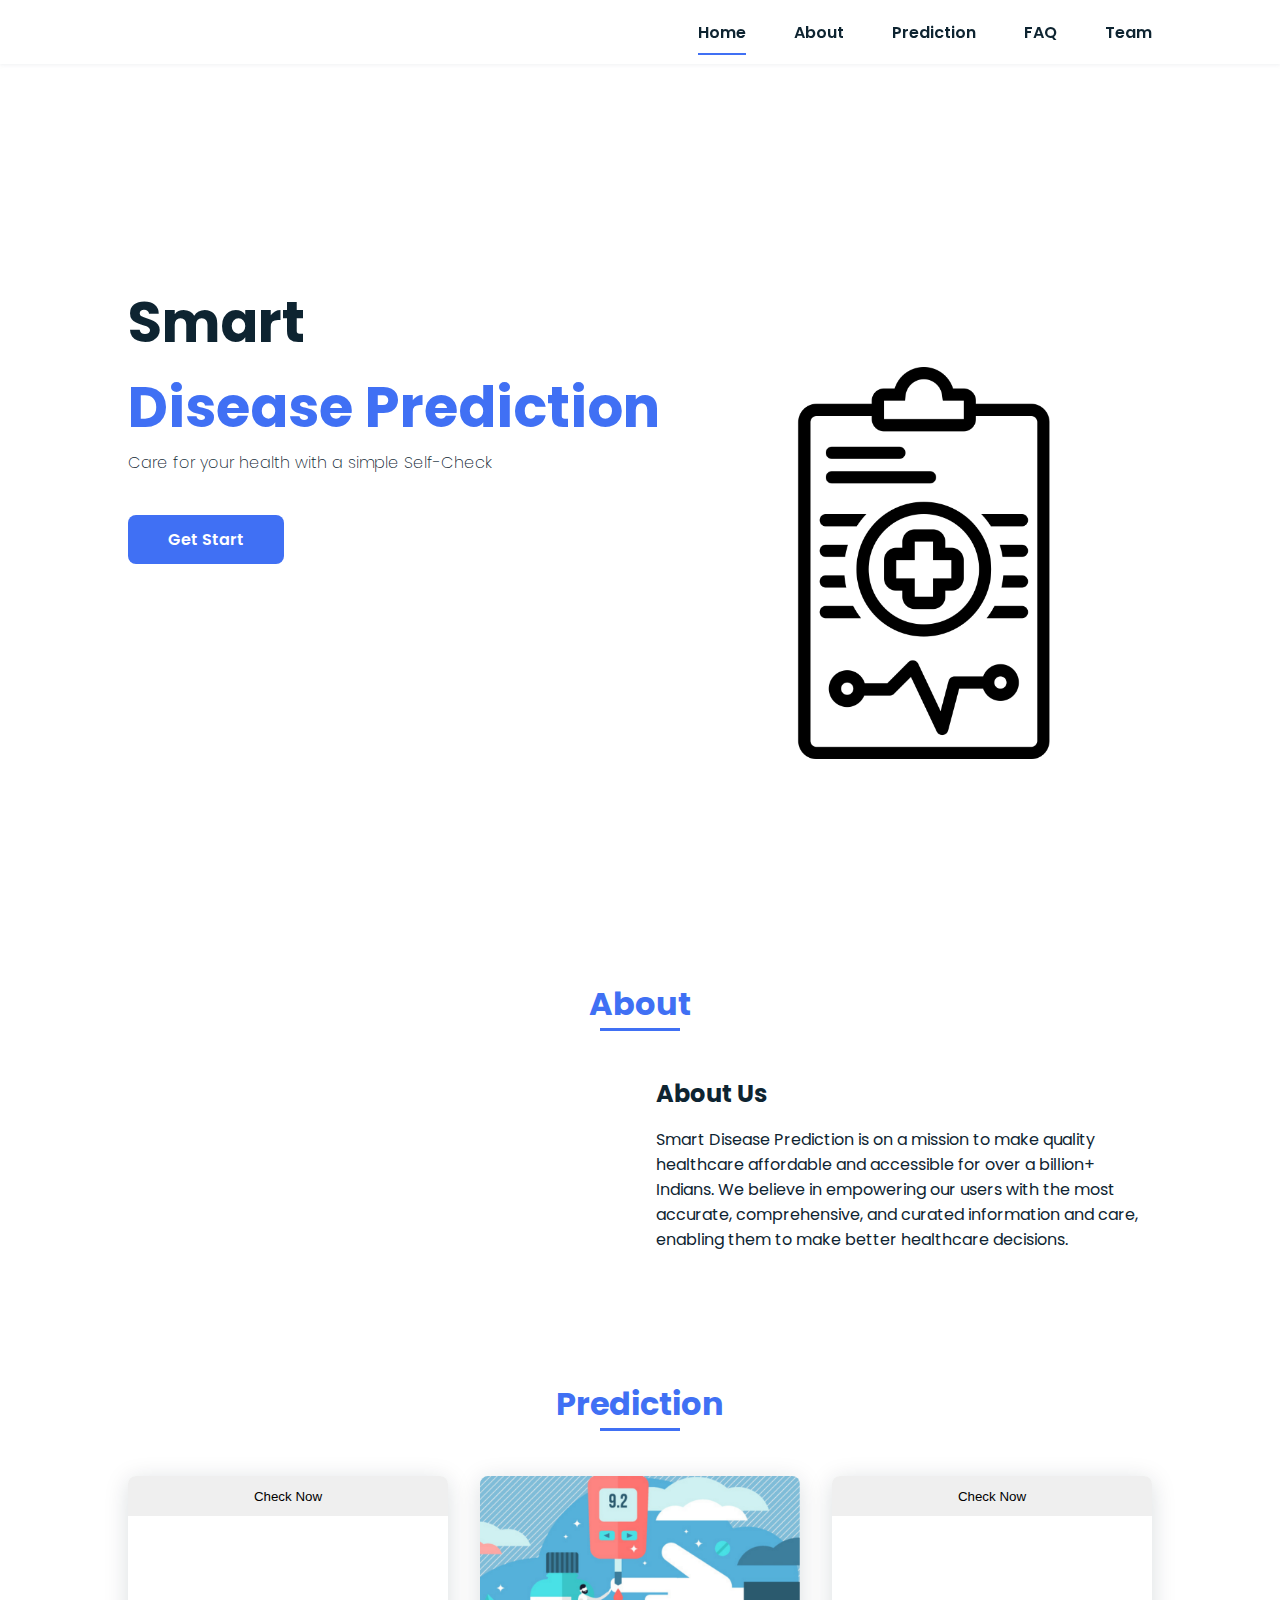
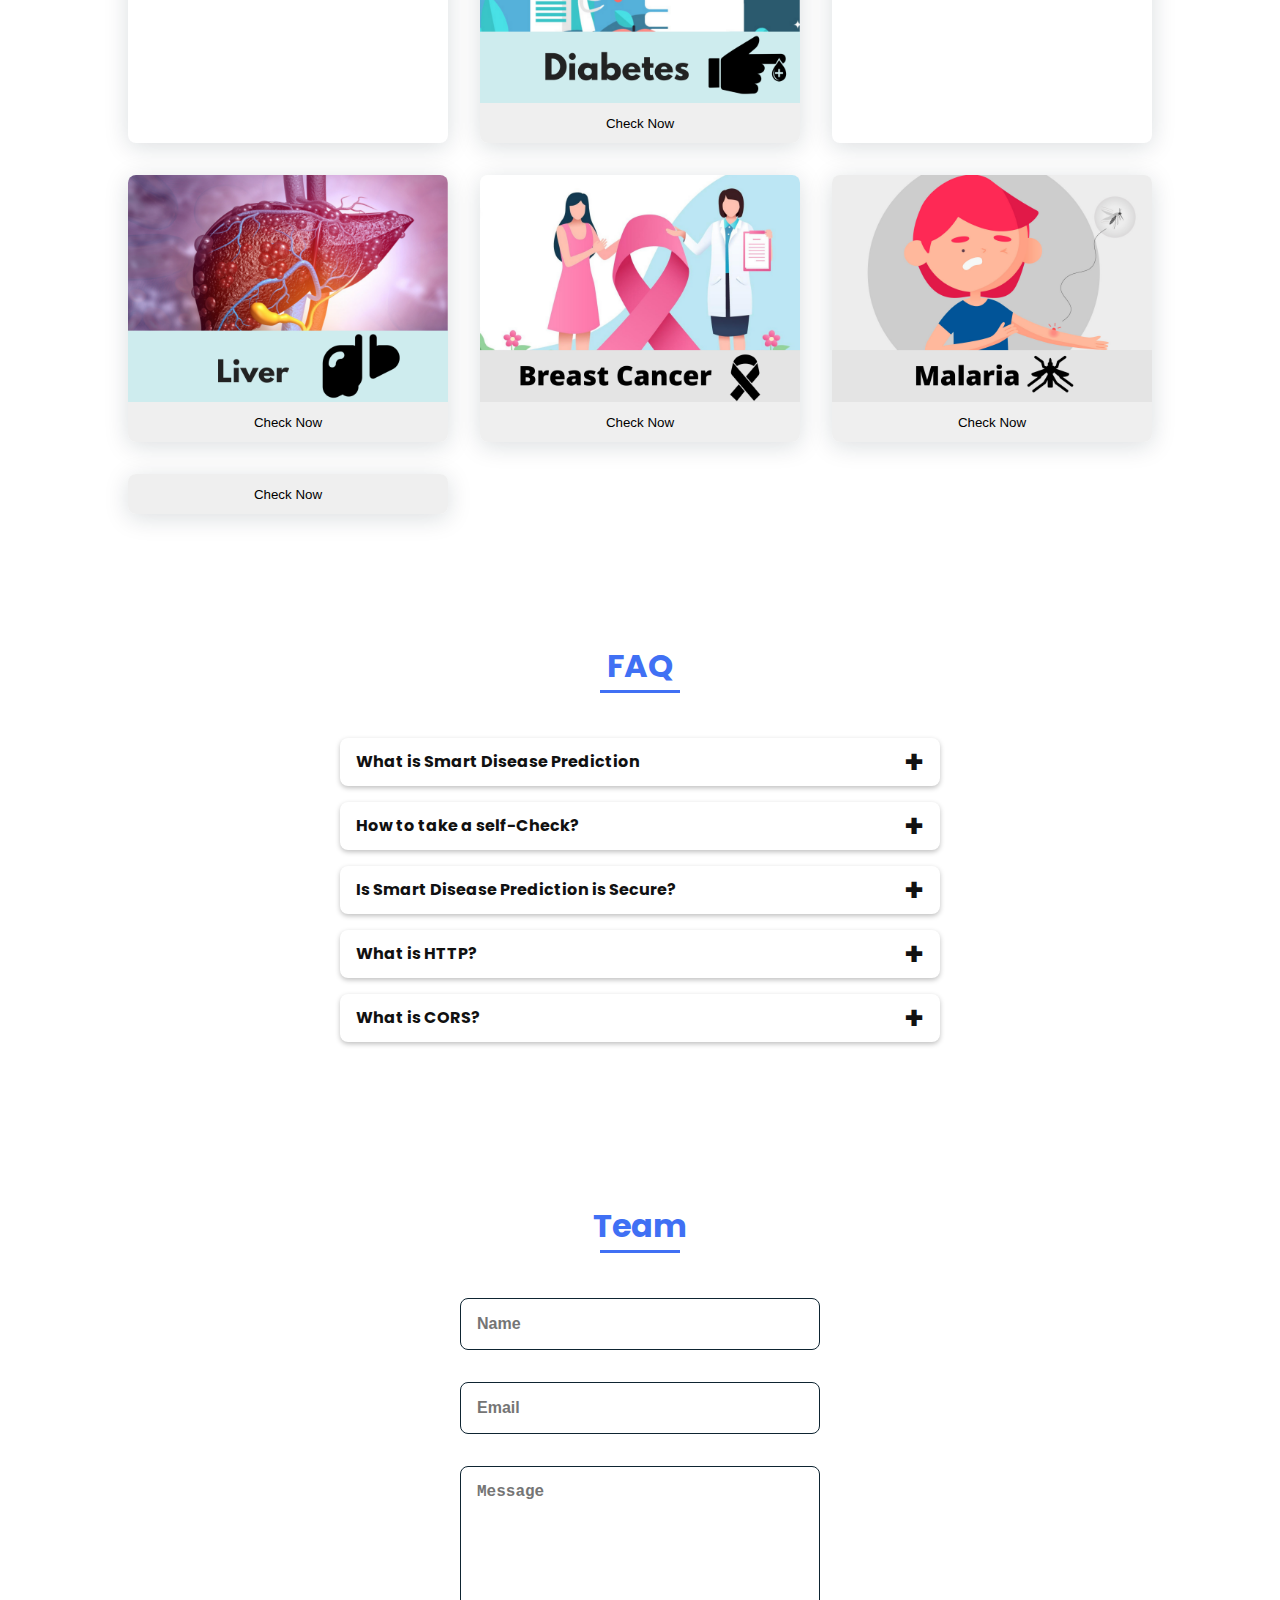
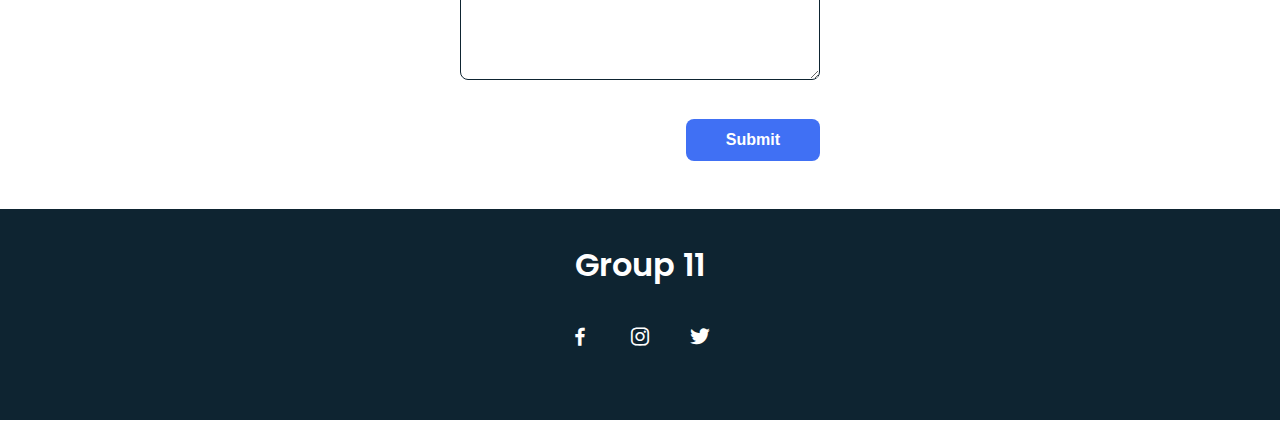
==== commit f6bdbb7a: "add responsive accordion" ====
--- a/index.html
+++ b/index.html
@@ -1,5 +1,5 @@
 <!DOCTYPE html>
-<html lang="en">
+<html lang="en" class="sr">
   <head>
     <meta charset="UTF-8" />
     <meta name="viewport" content="width=device-width, initial-scale=1.0" />
@@ -17,6 +17,7 @@
     ></script>
 
     <title>Smart Disease Prediction</title>
+    <link href="https://unpkg.com/ionicons@4.5.10-0/dist/css/ionicons.min.css" rel="stylesheet">
   </head>
 
   <body>
@@ -108,6 +109,7 @@
                   style="height: 40px; width: 320px;border:none"
                   type="button"
                   class="btn btn-dark link"
+                  
                 >
                   Check Now
                 </button></a
@@ -193,39 +195,57 @@
         <h2 class="section-title">FAQ</h2>
 
         <!-- faq question -->
-                <div class="layout">
-    <div class="accordion">
-      <div class="accordion__question">
-        <p>What is Smart Disease Prediction</p>
-  
-      </div>
-      <div class="accordion__answer">
-        <p>Description</p>
-      </div>
-    </div>
-    <div class="accordion">
-      <div class="accordion__question">
-        <p>How to take a self-Check?</p>
-  
-      </div>
-      <div class="accordion__answer">
-        <p>Click on the Check Now button & fill the require details. Click the Predict button. Find out your risk level with an in-depth report. Follow the advice for improving certain parts of your lifestyle and keep an eye out for the mentioned signs.</p>
-      </div>
-    </div>
-  
-    <div class="accordion">
-      <div class="accordion__question">
-        <p>Is Smart Disease Prediction is Secure?</p>
-      </div>
-      
-  
-      <div class="accordion__answer">
-        <p>
-          Definitely! Smart Disease Prediction Self-Checks are anonymous and reliable. None of your personal data is stored with us. The questions, answers, reports, advice, and signs are all verified by doctors. It’s free and secure for anyone to use.
-        </p>
-      </div>
-    </div>
-  </div>
+        <div class="accordion">
+          <div class="accordion-item">
+            <div class="accordion-item-header">
+              What is Smart Disease Prediction
+            </div>
+            <div class="accordion-item-body">
+              <div class="accordion-item-body-content">
+                Description
+              </div>
+            </div>
+          </div>
+          <div class="accordion-item">
+            <div class="accordion-item-header">
+              How to take a self-Check?
+            </div>
+            <div class="accordion-item-body">
+              <div class="accordion-item-body-content">
+                Click on the Check Now button & fill the require details. Click the Predict button. Find out your risk level with an in-depth report. Follow the advice for improving certain parts of your lifestyle and keep an eye out for the mentioned signs.
+              </div>
+            </div>
+          </div>
+          <div class="accordion-item">
+            <div class="accordion-item-header">
+              Is Smart Disease Prediction is Secure?
+            </div>
+            <div class="accordion-item-body">
+              <div class="accordion-item-body-content">
+                Definitely! Smart Disease Prediction Self-Checks are anonymous and reliable. None of your personal data is stored with us. The questions, answers, reports, advice, and signs are all verified by doctors. It’s free and secure for anyone to use.
+              </div>
+            </div>
+          </div>
+          <div class="accordion-item">
+            <div class="accordion-item-header">
+              What is HTTP?
+            </div>
+            <div class="accordion-item-body">
+              <div class="accordion-item-body-content">
+                HTTP, aka HyperText Transfer Protocol, is the underlying protocol used by the World Wide Web and this protocol defines how messages are formatted and transmitted, and what actions Web servers and browsers should take in response to various commands.
+              </div>
+            </div>
+          </div>
+          <div class="accordion-item">
+            <div class="accordion-item-header">
+              What is CORS?
+            </div>
+            <div class="accordion-item-body">
+              <div class="accordion-item-body-content">
+                CORS, aka Cross-Origin Resource Sharing, is a mechanism that enables many resources (e.g. images, stylesheets, scripts, fonts) on a web page to be requested from another domain outside the domain from which the resource originated.
+              </div>
+            </div>
+          </div>
         </div>
       </section>
 
--- a/assets/css/styles.css
+++ b/assets/css/styles.css
@@ -222,9 +222,10 @@
   color: var(--first-color);
 }
 .home__img {
+  justify-self: center;
   position: absolute;
   right: 0;
-  bottom: -6rem;
+  bottom: 2rem;
   width: 295px;
 }
 
@@ -326,9 +327,14 @@
   border-radius: 0.5rem;
   overflow: hidden;
 }
+
+.work__img button {
+  cursor: pointer;
+}
+
 .work__img img {
   transition: 1s;
-  cursor: pointer;
+  /* cursor: pointer; */
 }
 .work__img img:hover {
   transform: scale(1.1);
@@ -470,34 +476,59 @@
   width: 600px;
   margin: auto;
 }
+
+.section {
+  align-items: center;
+  justify-content: center;
+}
+
 .accordion {
-  padding: 10px;
-  margin-top: 10px;
-  margin-bottom: 10px;
-  background: rgb(177, 99, 251);
-  border-radius: 10px;
-}
-.accordion__question p {
-  margin: 5px;
-  padding: 0;
-  font-family: Verdana;
-  font-size: 20px;
-}
-.accordion__answer p {
-  margin: 5px;
-  padding: 10px;
-  font-size: large;
-  font-family: Verdana, Geneva, Tahoma, sans-serif;
-  color: rgb(46, 46, 46);
-  background: white;
-  border-radius: 10px;
-}
-.accordion:hover {
+  width: 90%;
+  max-width: 600px;
+  margin: 2rem auto;
+}
+.accordion-item {
+  background-color: rgb(255, 255, 255);
+  color: #111;
+  margin: 1rem 0;
+  border-radius: 0.5rem;
+  box-shadow: 0 2px 5px 0 rgba(0, 0, 0, 0.25);
+}
+.accordion-item-header {
+  padding: 0.5rem 3rem 0.5rem 1rem;
+  min-height: 3rem;
+  line-height: 1.25rem;
+  font-weight: bold;
+  display: flex;
+  align-items: center;
+  position: relative;
   cursor: pointer;
 }
-.accordion__answer {
-  display: none;
-}
-.accordion.active .accordion__answer {
-  display: block;
-}
+.accordion-item-header::after {
+  background-color: white;
+  content: "\002B";
+  font-size: 2rem;
+  position: absolute;
+  right: 1rem;
+}
+.accordion-item-header.active::after {
+  content: "\2212";
+  margin-left: 95%;
+}
+.accordion-item-body {
+  max-height: 0;
+  overflow: hidden;
+  transition: max-height 0.3s ease-out;
+}
+.accordion-item-body-content {
+  padding: 1rem;
+  line-height: 1.5rem;
+  border-top: 1px solid;
+  border-image: linear-gradient(to right, transparent, #34495e, transparent) 1;
+}
+
+@media (max-width: 767px) {
+  html {
+    font-size: 14px;
+  }
+}
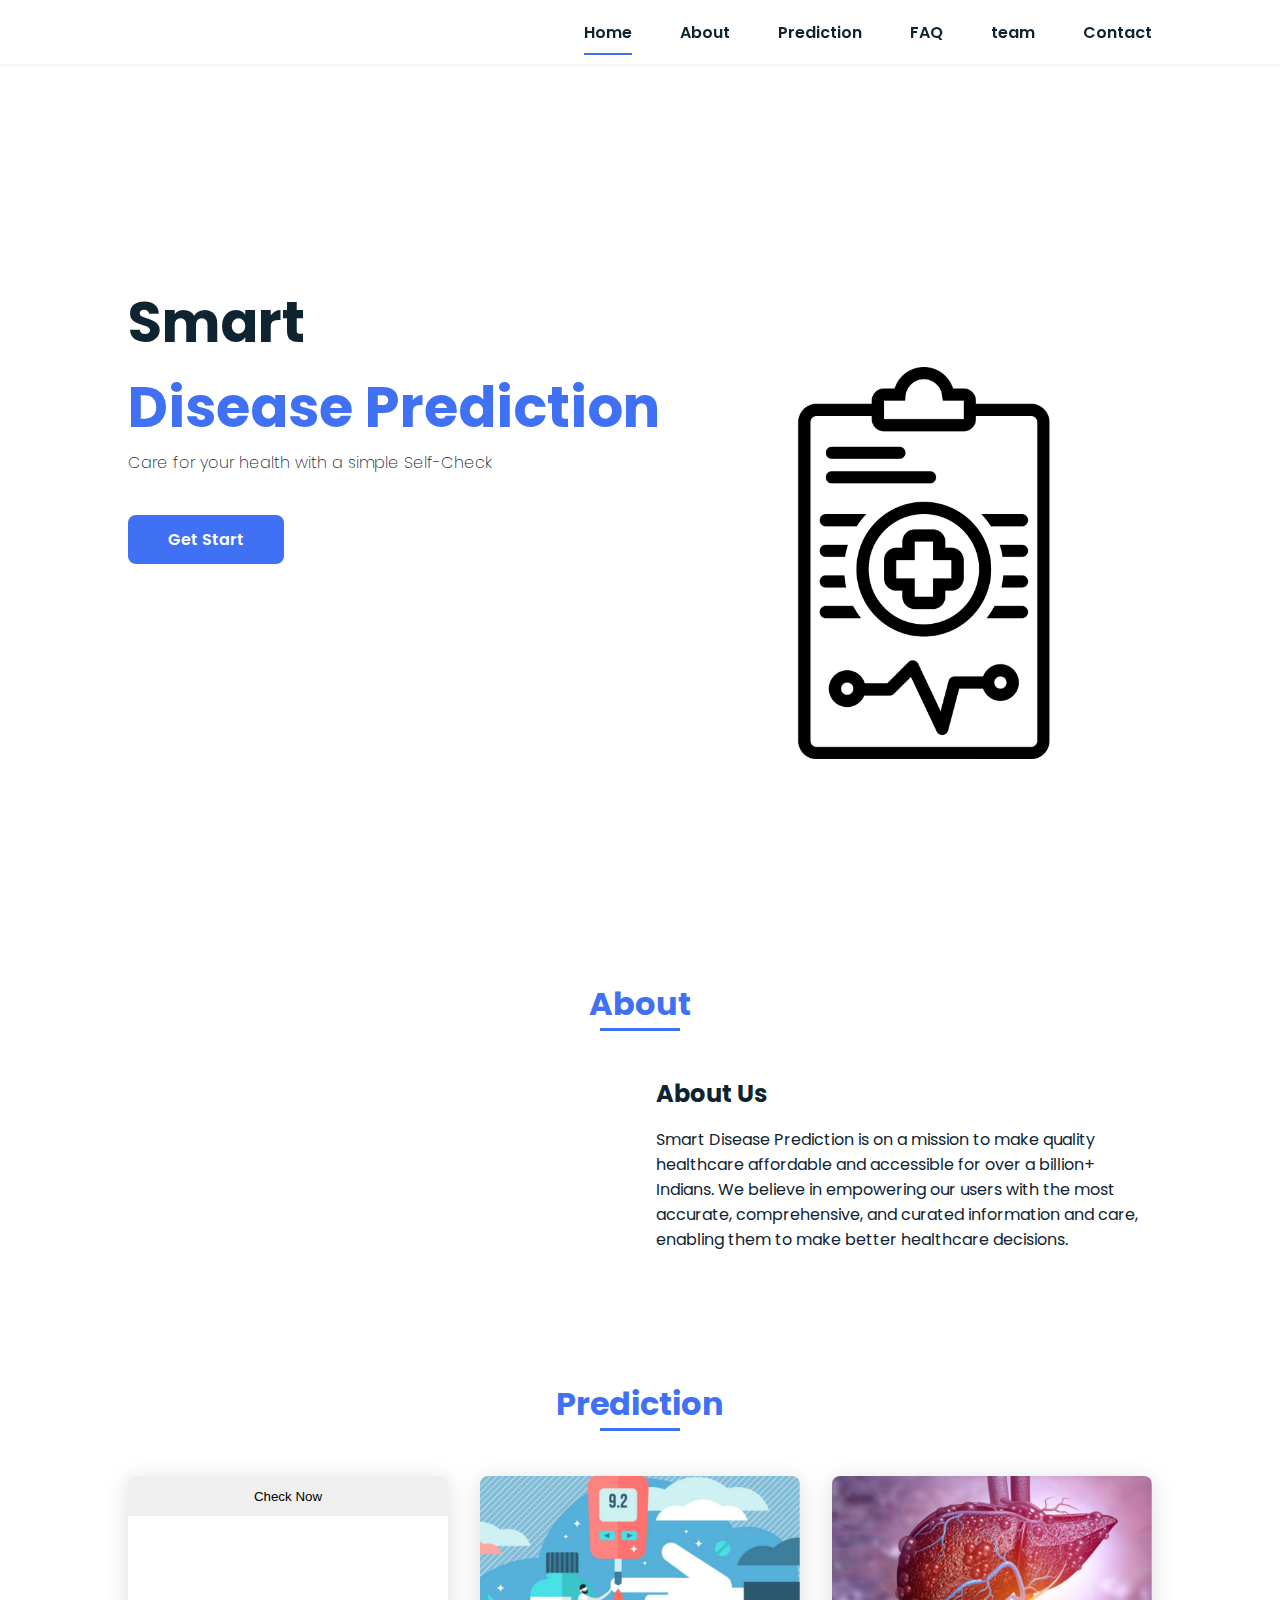
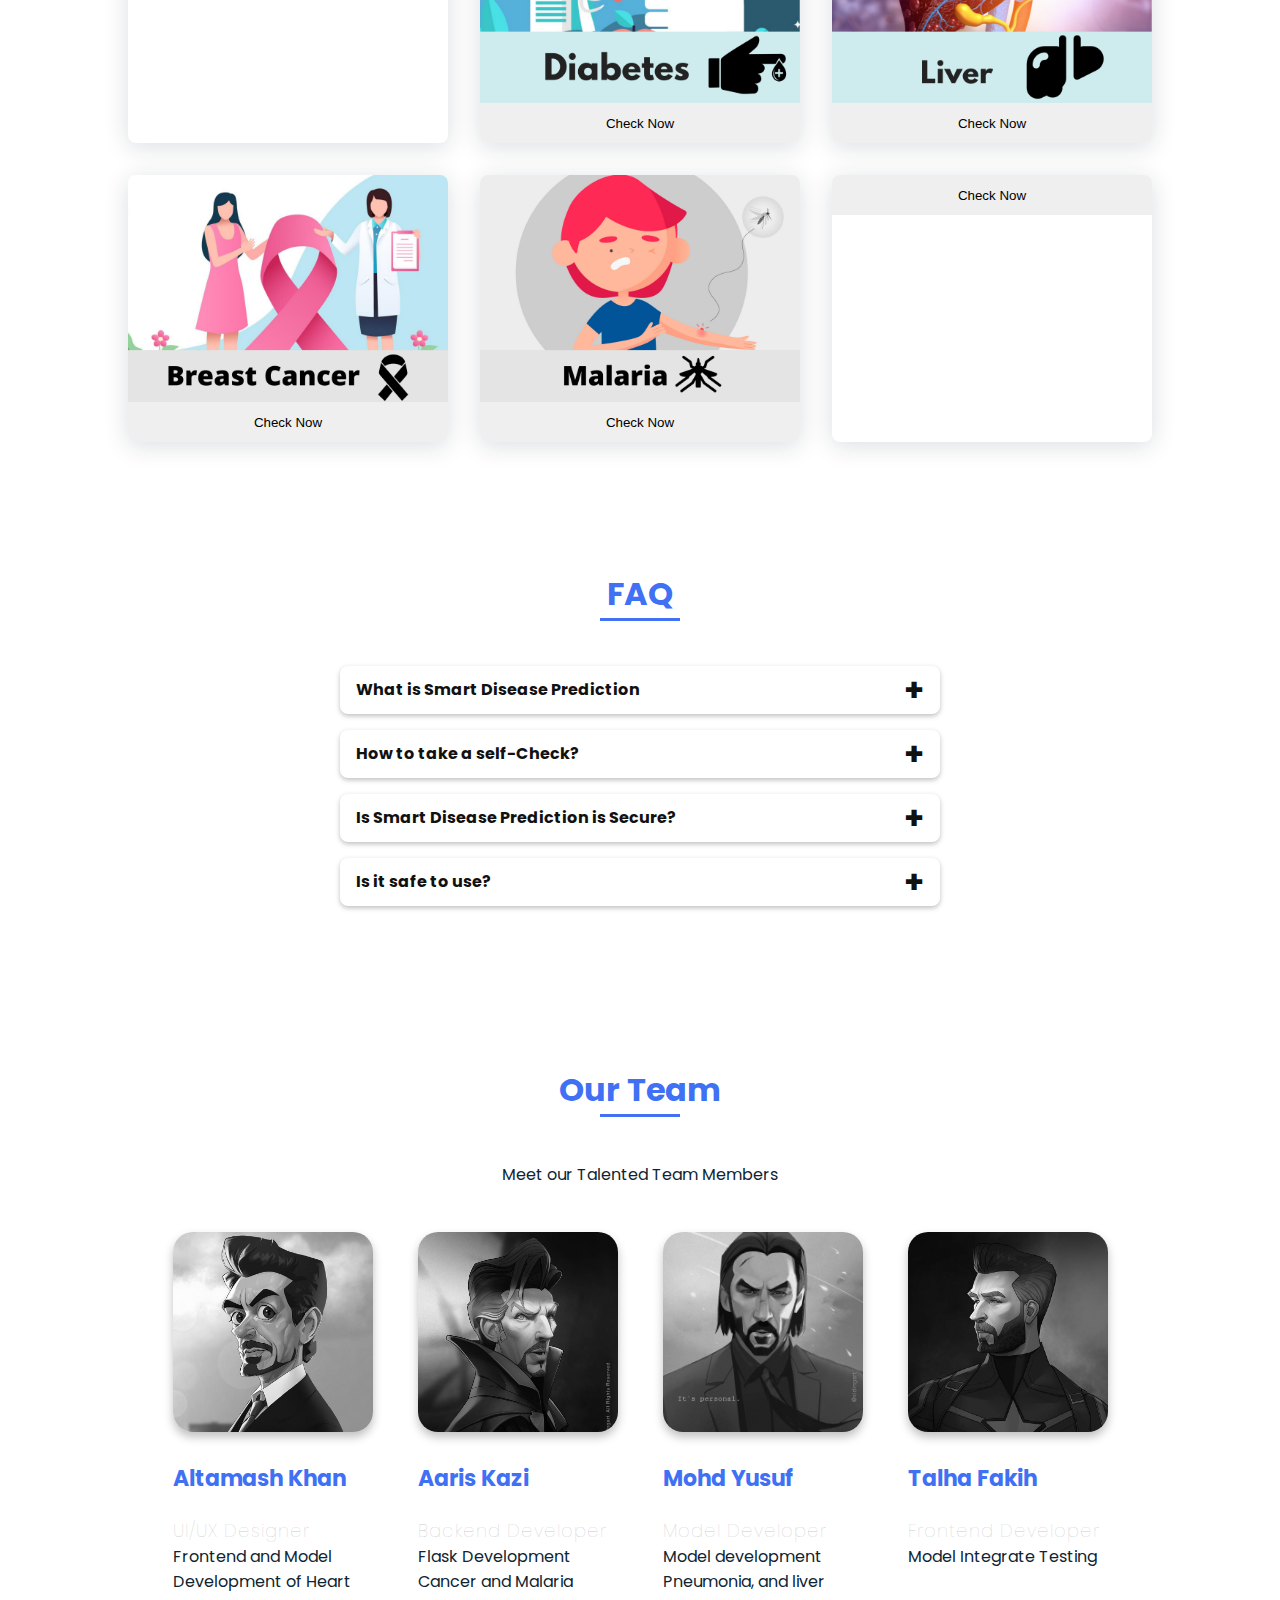
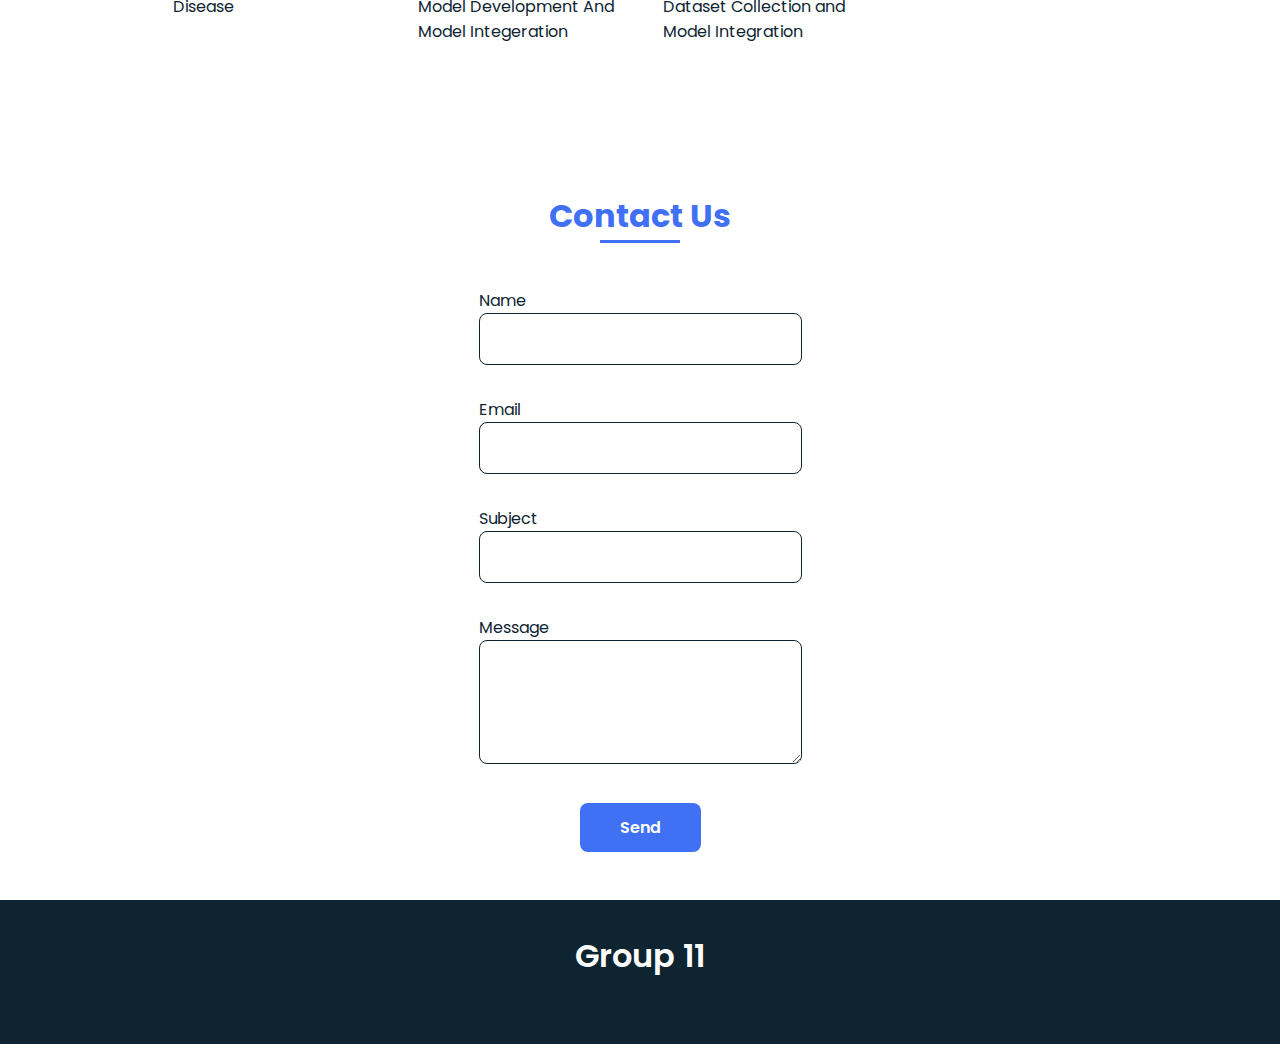
==== commit 86ce217f: "Add Team Section" ====
--- a/index.html
+++ b/index.html
@@ -43,7 +43,10 @@
               <a href="#FAQ" class="nav__link">FAQ</a>
             </li>
             <li class="nav__item">
-              <a href="#Team" class="nav__link">Team</a>
+              <a href="#team" class="nav__link">team</a>
+            </li>
+            <li class="nav__item">
+              <a href="#Contact" class="nav__link">Contact</a>
             </li>
           </ul>
         </div>
@@ -106,7 +109,7 @@
               <img src="assets/img/heart disease.png" alt="" />
               <a href="./heart.html"
                 ><button
-                  style="height: 40px; width: 320px;border:none"
+                  style="height: 40px; width:100%;border:none"
                   type="button"
                   class="btn btn-dark link"
                   
@@ -120,19 +123,7 @@
             <img src="assets/img/Diabetes.png" alt="" />
             <a href="./diabetes.html">
               <button
-                style="height: 40px; width: 320px;border:none"
-                type="button"
-                class="btn btn-dark link"
-              >
-                Check Now
-              </button></a
-            >
-          </div>
-          <div class="work__img">
-            <img src="assets/img/kidney disease.png" alt="" />
-            <a href="./kidney.html">
-              <button
-                style="height: 40px; width: 320px;border:none"
+                style="height: 40px; width:100%;border:none"
                 type="button"
                 class="btn btn-dark link"
               >
@@ -144,7 +135,7 @@
             <img src="assets/img/Liver.png" alt="" />
             <a href="./liver.html">
               <button
-                style="height: 40px; width: 320px;border:none"
+                style="height: 40px; width: 100%;border:none"
                 type="button"
                 class="btn btn-dark link"
               >
@@ -156,7 +147,7 @@
             <img src="assets/img/cancer.png" alt="" />
             <a href="./cancer.html">
               <button
-                style="height: 40px; width: 320px;border:none"
+                style="height: 40px; width: 100%;border:none"
                 type="button"
                 class="btn btn-dark link"
               >
@@ -168,7 +159,7 @@
             <img src="assets/img/Malaria Disease.png" alt="" />
             <a href="./malaria.html">
               <button
-                style="height: 40px; width: 320px;border:none"
+                style="height: 40px; width: 100%;border:none"
                 type="button"
                 class="btn btn-dark link"
               >
@@ -180,7 +171,7 @@
             <img src="assets/img/pneumonia.png" alt="" />
             <a href="./pneumonia.html">
               <button
-                style="height: 40px; width: 320px;border:none"
+                style="height: 40px; width: 100%;border:none"
                 type="button"
                 class="btn btn-dark link"
               >
@@ -202,7 +193,7 @@
             </div>
             <div class="accordion-item-body">
               <div class="accordion-item-body-content">
-                Description
+                The "Smart Disease Prediction Using Deep Learning" system, based on predictive modelling, predicts the disease of patients/users on the basis of the information/ Data that the user provides as an input to the system
               </div>
             </div>
           </div>
@@ -228,49 +219,103 @@
           </div>
           <div class="accordion-item">
             <div class="accordion-item-header">
-              What is HTTP?
+              Is it safe to use?
             </div>
             <div class="accordion-item-body">
               <div class="accordion-item-body-content">
-                HTTP, aka HyperText Transfer Protocol, is the underlying protocol used by the World Wide Web and this protocol defines how messages are formatted and transmitted, and what actions Web servers and browsers should take in response to various commands.
+                Yes
               </div>
             </div>
           </div>
-          <div class="accordion-item">
-            <div class="accordion-item-header">
-              What is CORS?
-            </div>
-            <div class="accordion-item-body">
-              <div class="accordion-item-body-content">
-                CORS, aka Cross-Origin Resource Sharing, is a mechanism that enables many resources (e.g. images, stylesheets, scripts, fonts) on a web page to be requested from another domain outside the domain from which the resource originated.
-              </div>
-            </div>
-          </div>
         </div>
       </section>
 
       <!--===== TEAM =====-->
-      <section class="contact section" id="Team">
-        <h2 class="section-title">Team</h2>
+      <section class="contact section" id="team">
+        <h2 class="section-title">Our Team</h2>
+        <p class="team__text">Meet our Talented Team Members</p>
+        <br>
+        <div class="container">
+      
+          <div class="profiles">
+            <div class="profile">
+              <img src="assets\img\Altamash.jpg" class="profile-img">
+      
+              <h3 class="user-name">Altamash Khan</h3>
+              <h7>UI/UX Designer</h7>
+              <p>Frontend and Model Development of Heart Disease</p>
+            </div>
+            <div class="profile">
+              <img src="assets\img\Aaris.jpg" class="profile-img">
+      
+              <h3 class="user-name">Aaris Kazi</h3>
+              <h7>Backend Developer</h7>
+              <p>Flask Development<br> Cancer and Malaria
+                Model Development
+                And Model Integeration</p>
+            </div>
+            <div class="profile">
+              <img src="assets\img\Yusuf.jpg" class="profile-img">
+      
+              <h3 class="user-name">Mohd Yusuf</h3>
+              <h7>Model Developer</h7>
+              <p>Model development Pneumonia, and liver<br>Dataset Collection and Model Integration</p>
+            </div>
+            <div class="profile">
+              <img src="assets\img\Talha.png" class="profile-img">
+      
+              <h3 class="user-name">Talha Fakih</h3>
+              <h7>Frontend Developer</h7>
+              <p>Model Integrate Testing</p>
+            </div>
+          </div>
+        </div>
+        
+      </section>
+
+      <!--===== CONTACT =====-->
+      <section class="contact section" id="Contact">
+        <h2 class="section-title">Contact Us</h2>
 
         <div class="contact__container bd-grid">
-          <form action="" class="contact__form">
-            <input type="text" placeholder="Name" class="contact__input" />
-            <input type="mail" placeholder="Email" class="contact__input" />
-            <textarea
-              name=""
-              placeholder="Message"
-              id=""
-              cols="0"
-              rows="10"
-              class="contact__input"
-            ></textarea>
-            <input
-              type="button"
-              value="Submit"
-              class="contact__button button"
-            />
-          </form>
+          <form id="contact-form" name="contact-form" action="https://formsubmit.co/18co32@aiktc.ac.in" method="POST" />
+
+            <div class="row">
+                <div class="col-md-6">
+                    <div class="md-form mb-0">
+                      <label for="name" class="">Name</label>
+                        <input type="text" id="name" name="name" class="contact__input">
+                    </div>
+                </div>
+                <div class="col-md-6">
+                    <div class="md-form mb-0">
+                      <label for="email" class="">Email</label>
+                        <input type="text" id="email" name="email" class="contact__input">
+                    </div>
+                </div>
+            </div>
+            <div class="row">
+                <div class="col-md-12">
+                    <div class="md-form mb-0">
+                      <label for="subject" class="">Subject</label>
+                        <input type="text" id="subject" name="subject" class="contact__input">
+                    </div>
+                </div>
+            </div>
+            <div class="row">
+                <div class="col-md-12">
+                    <div class="md-form">
+                      <label for="message">Message</label>
+                        <textarea type="text" id="message" name="message" rows="5" class="contact__input md-textarea"></textarea>
+                    </div>
+                </div>
+            </div>
+        </form>
+
+        <div class="text-center text-md-left">
+            <a class="button2" onclick="document.getElementById('contact-form').submit();">Send</a>
+        </div>
+        <div class="status"></div>
         </div>
       </section>
     </main>
@@ -278,7 +323,7 @@
     <!--===== FOOTER =====-->
     <footer class="footer">
       <p class="footer__title">Group 11</p>
-      <div class="footer__social">
+      <!-- <div class="footer__social">
         <a
           target="_blank"
           class="footer__icon"
@@ -294,7 +339,7 @@
           class="footer__icon"
           ><i class="bx bxl-twitter"></i
         ></a>
-      </div>
+      </div> -->
       <p></p>
     </footer>
 
@@ -303,5 +348,6 @@
 
     <!--===== MAIN JS =====-->
     <script src="assets/js/main.js"></script>
+    
   </body>
 </html>
--- a/assets/css/styles.css
+++ b/assets/css/styles.css
@@ -241,7 +241,18 @@
 .button:hover {
   box-shadow: 0 10px 36px rgba(0, 0, 0, 0.15);
 }
-
+.button2 {
+  display: inline-block;
+  background-color: var(--first-color);
+  color: #fff;
+  padding: 0.75rem 2.5rem;
+  font-weight: var(--font-semi);
+  border-radius: 0.5rem;
+  cursor: pointer;
+}
+.button2:hover {
+  box-shadow: 0 10px 36px rgba(0, 0, 0, 0.15);
+}
 /* ===== ABOUT =====*/
 .about__container {
   row-gap: 2rem;
@@ -532,3 +543,89 @@
     font-size: 14px;
   }
 }
+
+/*== TEAM ==*/
+
+.team__text {
+  text-align: center;
+}
+.profiles {
+  display: flex;
+  justify-content: space-around;
+  margin: 20px 150px;
+}
+
+.profile {
+  flex-basis: 200px;
+}
+
+.profile .profile-img {
+  height: 200px;
+  width: 200px;
+  border-radius: 10%;
+  filter: grayscale(100%);
+  cursor: pointer;
+  box-shadow: 0 5px 10px rgba(0, 0, 0, 0.25);
+  transition: 400ms;
+}
+
+.profile:hover .profile-img {
+  filter: grayscale(0);
+}
+
+.user-name {
+  color: var(--first-color);
+  margin-top: 30px;
+  font-size: 22px;
+}
+
+.profile h7 {
+  font-size: 18px;
+  font-weight: 100;
+  letter-spacing: 1px;
+  color: #ccc;
+}
+
+/* .profile p {
+  font-size: 16px;
+  margin-top: 20px;
+  text-align: justify;
+} */
+
+@media only screen and (max-width: 1150px) {
+  .profiles {
+    flex-direction: column;
+  }
+
+  .profile {
+    display: flex;
+    flex-direction: column;
+    align-items: center;
+  }
+
+  .profile p {
+    text-align: center;
+    margin: 20px 60px 80px 60px;
+    font-size: 20px;
+  }
+}
+
+@media only screen and (max-width: 900px) {
+  .heading {
+    font-size: 40px;
+    color: white;
+    text-align: center;
+  }
+
+  .heading span {
+    font-size: 15px;
+  }
+
+  .profiles {
+    margin: 20px 0;
+  }
+
+  .profile p {
+    margin: 20px 10px 80px 10px;
+  }
+}
